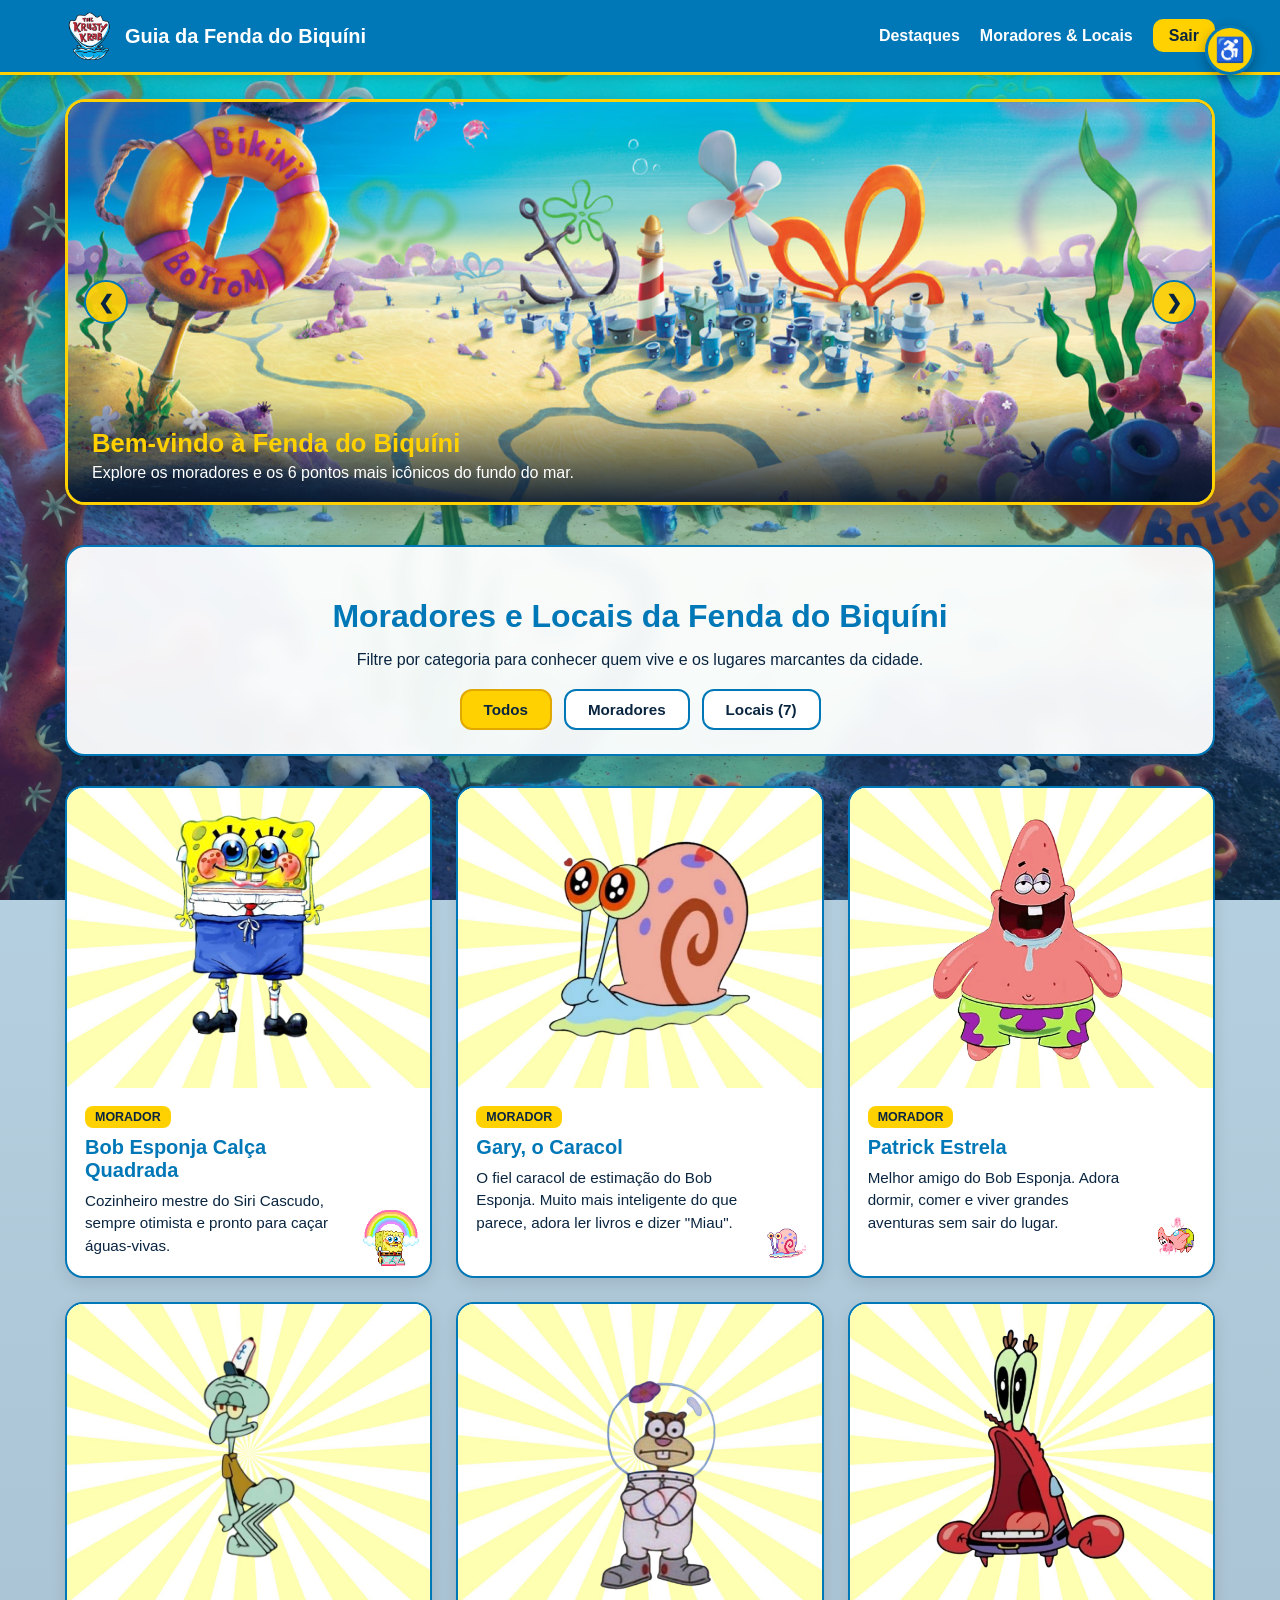
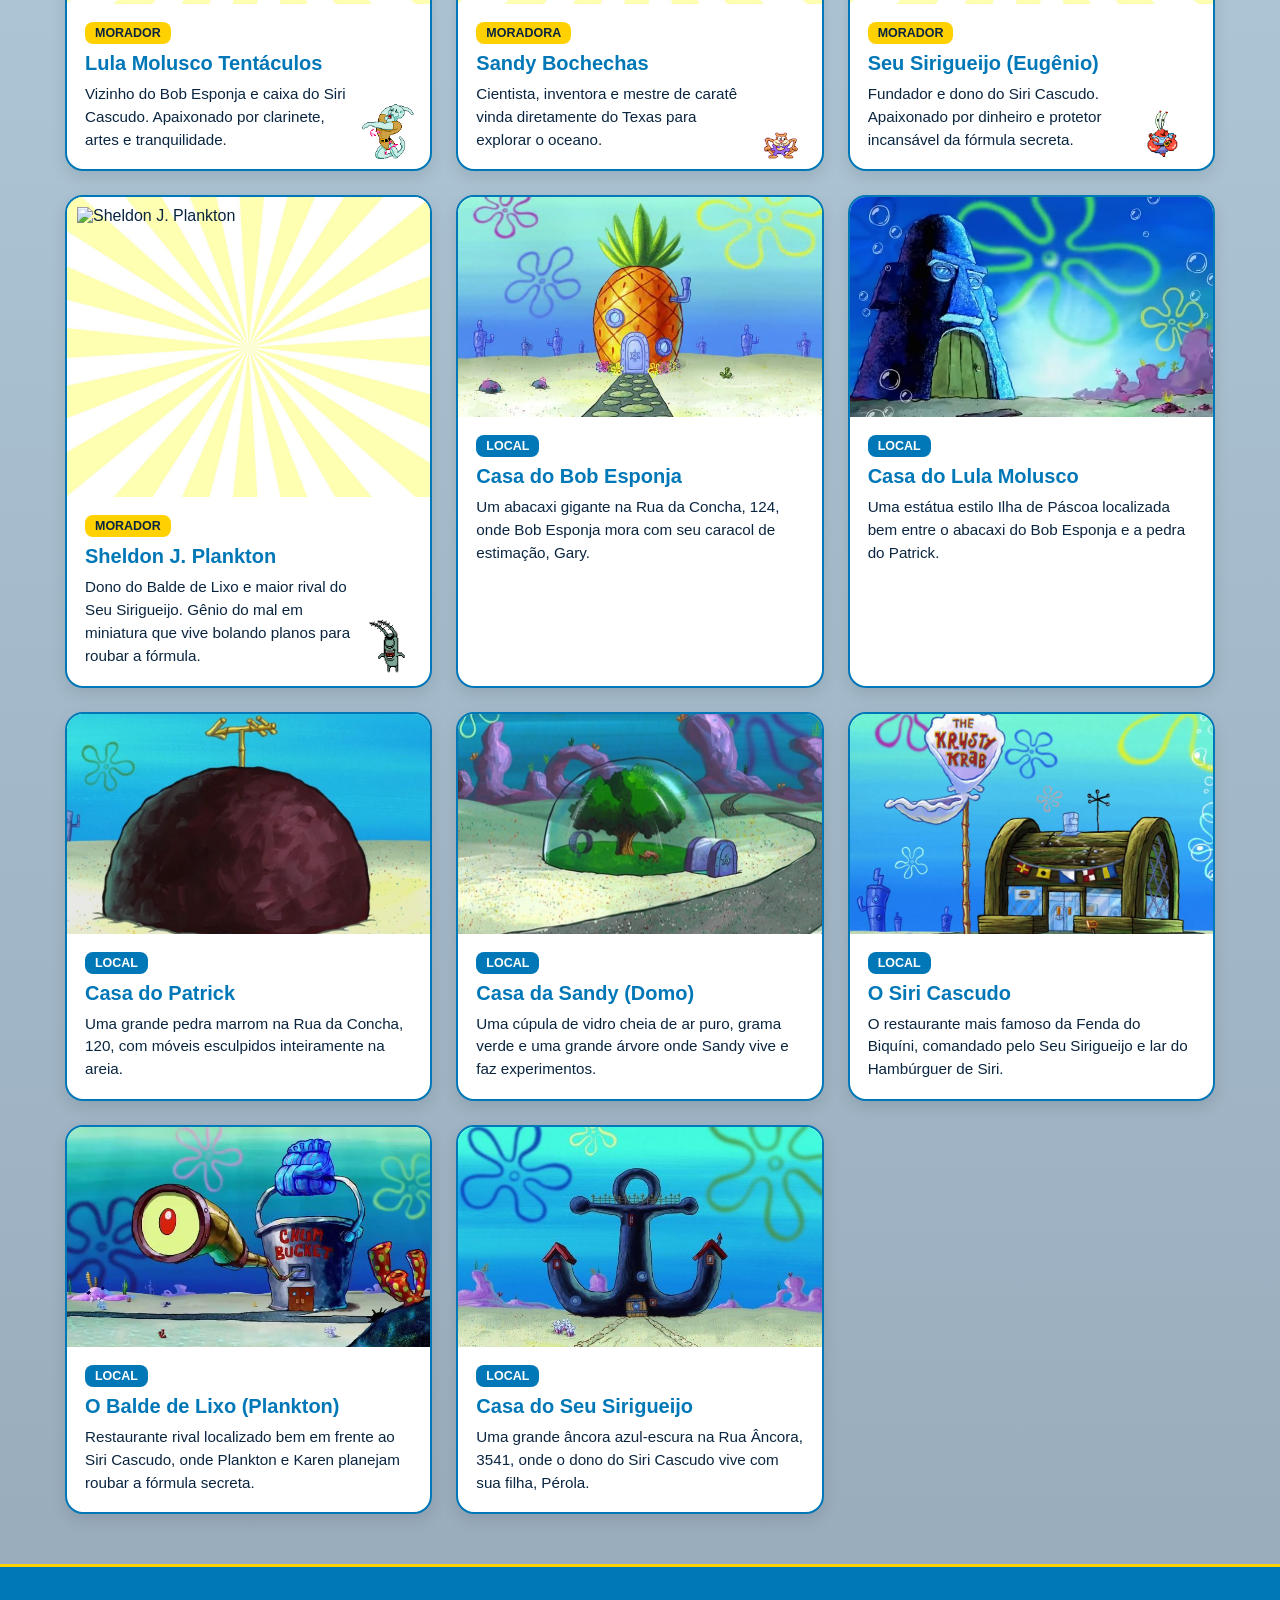
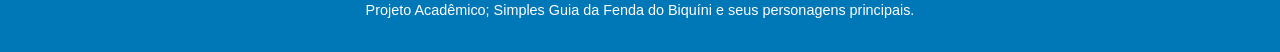
==== index.html @ 45ae05cf "Subindo o site!" ====
<!DOCTYPE html>
<html lang="pt-BR">
<head>
    <meta charset="UTF-8">
    <meta name="viewport" content="width=device-width, initial-scale=1.0">
    <title>Fenda do Biquíni</title>
    <link rel="stylesheet" href="css/style.css">
</head>
<body>
<!-- 1. Cabeçalho de Navegação -->
  <header class="main-header">
    <div class="header-content">
      <a href="#inicio" class="brand">
        <img src="img/logo-siricascudo.webp" alt="Logo Siri Cascudo" class="header-logo">
        <span>Guia da Fenda do Biquíni</span>
      </a>

      <nav aria-label="Navegação principal">
        <ul class="nav-links">
          <li><a href="#carrossel">Destaques</a></li>
          <li><a href="#guia">Moradores & Locais</a></li>
          <li><a href="login.html" class="btn-sair">Sair</a></li>
        </ul>
      </nav>
    </div>
  </header>

  <main id="inicio">
    <!-- 2. Carrossel de Imagens -->
    <section id="carrossel" class="carousel-section" aria-label="Destaques da Fenda do Biquíni">
      <div class="carousel-container">
        <div class="carousel-slide active">
          <img src="img/SLIDE1.jpg" alt="Vista panorâmica da cidade submarina da Fenda do Biquíni">
          <div class="carousel-caption">
            <h2>Bem-vindo à Fenda do Biquíni</h2>
            <p>Explore os moradores e os 6 pontos mais icônicos do fundo do mar.</p>
          </div>
        </div>

        <div class="carousel-slide">
          <img src="img/SLIDE2.jpg" alt="Fachada do restaurante O Siri Cascudo">
          <div class="carousel-caption">
            <h2>O Siri Cascudo</h2>
            <p>A casa oficial do famoso Hambúrguer de Siri.</p>
          </div>
        </div>

        <div class="carousel-slide">
          <img src="img/SLIDE3.jpg" alt="Rua da Concha com as casas do Patrick, Lula Molusco e Bob Esponja">
          <div class="carousel-caption">
            <h2>Vizinhança da Rua da Concha</h2>
            <p>Conheça as famosas casas do Patrick, do Lula Molusco e do Bob Esponja.</p>
          </div>
        </div>

        <div class="carousel-slide">
          <img src="img/SLIDE4.jpg" alt="Campos de algas e águas-vivas">
          <div class="carousel-caption">
            <h2>Campos de algas e águas-vivas</h2>
            <p>Os belos campos de algas e águas-vivas da Fenda do Biquíni.</p>
          </div>
        </div>

        <button class="carousel-btn prev" id="prev-slide" aria-label="Slide anterior">&#10094;</button>
        <button class="carousel-btn next" id="next-slide" aria-label="Próximo slide">&#10095;</button>
      </div>
    </section>

    <!-- 3. Guia de Moradores e Locais -->
    <section id="guia" class="guide-section">
      <div class="guide-header">
        <h2>Moradores e Locais da Fenda do Biquíni</h2>
        <p>Filtre por categoria para conhecer quem vive e os lugares marcantes da cidade.</p>

        <div class="filter-buttons" role="group" aria-label="Filtrar guia por categoria">
          <button type="button" class="filter-btn active" data-filter="todos">Todos</button>
          <button type="button" class="filter-btn" data-filter="personagem">Moradores</button>
          <button type="button" class="filter-btn" data-filter="local">Locais (7)</button>
        </div>
      </div>

      <div class="cards-grid">
        <!-- ================= MORADORES ================= -->
        <article class="guide-card" data-category="personagem">
          <img src="img/BOBESPONJA.png" alt="Bob Esponja Calça Quadrada">
          <div class="card-body">
            <span class="badge badge-personagem">Morador</span>
            <h3>Bob Esponja Calça Quadrada</h3>
            <p>Cozinheiro mestre do Siri Cascudo, sempre otimista e pronto para caçar águas-vivas.</p>
            <img src="img/gif1.gif" alt="" class="card-corner-gif">
          </div>
        </article>
        <!-- Card Morador: Gary, o Caracol -->
<article class="guide-card" data-category="personagem">
  <img src="img/GARY.png" alt="Gary, o caracol de estimação do Bob Esponja">
  <div class="card-body">
    <span class="badge badge-personagem">Morador</span>
    <h3>Gary, o Caracol</h3>
    <p>O fiel caracol de estimação do Bob Esponja. Muito mais inteligente do que parece, adora ler livros e dizer "Miau".</p>
    <img src="img/gary.gif" alt="" class="card-corner-gif">
  </div>
</article>

        <article class="guide-card" data-category="personagem">
          <img src="img/PATRICK.png" alt="Patrick Estrela">
          <div class="card-body">
            <span class="badge badge-personagem">Morador</span>
            <h3>Patrick Estrela</h3>
            <p>Melhor amigo do Bob Esponja. Adora dormir, comer e viver grandes aventuras sem sair do lugar.</p>
            <img src="img/gif4.gif" alt="" class="card-corner-gif">
          </div>
        </article>

        <article class="guide-card" data-category="personagem">
          <img src="img/LULAMOLUSCO.png" alt="Lula Molusco Tentáculos">
          <div class="card-body">
            <span class="badge badge-personagem">Morador</span>
            <h3>Lula Molusco Tentáculos</h3>
            <p>Vizinho do Bob Esponja e caixa do Siri Cascudo. Apaixonado por clarinete, artes e tranquilidade.</p>
            <img src="img/gif3.gif" alt="" class="card-corner-gif">
          </div>
        </article>

        <article class="guide-card" data-category="personagem">
          <img src="img/SANDY.png" alt="Sandy Bochechas">
          <div class="card-body">
            <span class="badge badge-personagem">Moradora</span>
            <h3>Sandy Bochechas</h3>
            <p>Cientista, inventora e mestre de caratê vinda diretamente do Texas para explorar o oceano.</p>
            <img src="img/sandy.gif" alt="" class="card-corner-gif">
          </div>
        </article>

        <!-- Card Morador 5: Seu Sirigueijo -->
        <article class="guide-card" data-category="personagem">
          <img src="img/SIRIGUEIJO.png" alt="Seu Sirigueijo">
          <div class="card-body">
            <span class="badge badge-personagem">Morador</span>
            <h3>Seu Sirigueijo (Eugênio)</h3>
            <p>Fundador e dono do Siri Cascudo. Apaixonado por dinheiro e protetor incansável da fórmula secreta.</p>
            <img src="img/sirigueijo.gif" alt="" class="card-corner-gif">
          </div>
        </article>

        <!-- Card Morador 6: Plankton -->
        <article class="guide-card" data-category="personagem">
          <img src="img/plankton.png" alt="Sheldon J. Plankton">
          <div class="card-body">
            <span class="badge badge-personagem">Morador</span>
            <h3>Sheldon J. Plankton</h3>
            <p>Dono do Balde de Lixo e maior rival do Seu Sirigueijo. Gênio do mal em miniatura que vive bolando planos para roubar a fórmula.</p>
            <img src="img/plankton.gif" alt="" class="card-corner-gif">
          </div>
        </article>

        

        <!-- ================= OS 6 LOCAIS ================= -->
        <!-- Local 1: Casa do Bob Esponja -->
        <article class="guide-card" data-category="local">
          <img src="img/CASABOB.jpg" alt="Casa em formato de abacaxi do Bob Esponja">
          <div class="card-body">
            <span class="badge badge-local">Local</span>
            <h3>Casa do Bob Esponja</h3>
            <p>Um abacaxi gigante na Rua da Concha, 124, onde Bob Esponja mora com seu caracol de estimação, Gary.</p>
          </div>
        </article>

        <!-- Local 2: Casa do Lula Molusco -->
        <article class="guide-card" data-category="local">
          <img src="img/CASALULA.jpg" alt="Casa em formato de estátua Moai do Lula Molusco">
          <div class="card-body">
            <span class="badge badge-local">Local</span>
            <h3>Casa do Lula Molusco</h3>
            <p>Uma estátua estilo Ilha de Páscoa localizada bem entre o abacaxi do Bob Esponja e a pedra do Patrick.</p>
          </div>
        </article>

        <!-- Local 3: Casa do Patrick -->
        <article class="guide-card" data-category="local">
          <img src="img/CASAPATRICK.jpg" alt="Pedra marrom onde mora o Patrick Estrela">
          <div class="card-body">
            <span class="badge badge-local">Local</span>
            <h3>Casa do Patrick</h3>
            <p>Uma grande pedra marrom na Rua da Concha, 120, com móveis esculpidos inteiramente na areia.</p>
          </div>
        </article>

        <!-- Local 4: Casa da Sandy -->
        <article class="guide-card" data-category="local">
          <img src="img/CASASANDY.jpg" alt="Domo de vidro subaquático da Sandy Bochechas">
          <div class="card-body">
            <span class="badge badge-local">Local</span>
            <h3>Casa da Sandy (Domo)</h3>
            <p>Uma cúpula de vidro cheia de ar puro, grama verde e uma grande árvore onde Sandy vive e faz experimentos.</p>
          </div>
        </article>

        <!-- Local 5: O Siri Cascudo -->
        <article class="guide-card" data-category="local">
          <img src="img/SIRICASCUDO.jpg" alt="Restaurante O Siri Cascudo">
          <div class="card-body">
            <span class="badge badge-local">Local</span>
            <h3>O Siri Cascudo</h3>
            <p>O restaurante mais famoso da Fenda do Biquíni, comandado pelo Seu Sirigueijo e lar do Hambúrguer de Siri.</p>
          </div>
        </article>

        <!-- Local 6: O Balde de Lixo (Plankton) -->
        <article class="guide-card" data-category="local">
          <img src="img/CASAPLANKTON.jpg" alt="Restaurante O Balde de Lixo do Plankton">
          <div class="card-body">
            <span class="badge badge-local">Local</span>
            <h3>O Balde de Lixo (Plankton)</h3>
            <p>Restaurante rival localizado bem em frente ao Siri Cascudo, onde Plankton e Karen planejam roubar a fórmula secreta.</p>
          </div>
        </article>

          <!-- Local 7: Casa do Seu Sirigueijo -->
<article class="guide-card" data-category="local">
  <img src="img/CASASIRI.jpg" alt="Casa em formato de âncora enferrujada do Seu Sirigueijo">
  <div class="card-body">
    <span class="badge badge-local">Local</span>
    <h3>Casa do Seu Sirigueijo</h3>
    <p>Uma grande âncora azul-escura na Rua Âncora, 3541, onde o dono do Siri Cascudo vive com sua filha, Pérola.</p>
  </div>
</article>
      </div>
    </section>
  </main>

  <!-- 4. Rodapé -->
  <footer class="main-footer">
    <p>Projeto Acadêmico; Simples Guia da Fenda do Biquíni e seus personagens principais.</p>
  </footer>

  <!-- Widget Flutuante de Acessibilidade -->
  <div class="acessibilidade-wrapper">
    <button id="btn-acessibilidade" class="btn-acess-toggle" aria-label="Abrir opções de acessibilidade" title="Acessibilidade">
      ♿
    </button>

    <aside id="painel-acessibilidade" class="acess-panel hidden" aria-label="Menu de Acessibilidade">
      <h3>Acessibilidade</h3>
      <button type="button" id="toggle-theme">🌓 Modo Escuro / Claro</button>
      <div class="font-controls">
        <button type="button" id="font-decrease" aria-label="Diminuir fonte">A-</button>
        <button type="button" id="font-reset" aria-label="Fonte padrão">A</button>
        <button type="button" id="font-increase" aria-label="Aumentar fonte">A+</button>
      </div>
      <button type="button" id="btn-read-aloud">🔊 Ler texto da página</button>
    </aside>
  </div>

  <script src="js/script.js"></script>
</body>
</html>
---- css/style.css ----
:root {
  --bg-color: #F0F8FF;
  --card-bg: #FFFFFF;
  --text-color: #0A2540;
  --primary-color: #0077B6;
  --accent-color: #FFD100;
  --font-size-base: 16px;
}

body.dark-mode {
  --bg-color: #0B132B;
  --card-bg: #1C2541;
  --text-color: #F8F9FA;
  --primary-color: #0096C7;
  --accent-color: #FFD60A;
}

html {
  font-size: var(--font-size-base);
  scroll-behavior: smooth;
}

body {
  background-color: var(--bg-color);
  color: var(--text-color);
  font-family: Arial, sans-serif;
  margin: 0;
  transition: background-color 0.3s, color 0.3s;

  /* Mesmo fundo da tela de login */
  background: linear-gradient(rgba(0, 119, 182, 0.25), rgba(10, 55, 95, 0.42)),
              url('../img/fundo.jpg') center/cover no-repeat fixed;
}

/* Fundo da Fenda do Biquíni no Login */
.login-container {
  min-height: 100vh;
  box-sizing: border-box; /* Faz o padding contar dentro dos 100vh, eliminando a barra de rolagem */
  display: flex;
  justify-content: center;
  align-items: center;
  padding: 20px;
  background: linear-gradient(rgba(0, 119, 182, 0.25), rgba(10, 55, 95, 0.42)),
              url('../img/fundo.jpg') center/cover no-repeat;

  
}

.login-card {
  background-color: rgba(240, 248, 255, 0.94); /* Levemente translúcido */
  backdrop-filter: blur(8px);
  padding: 2.2rem;
  border-radius: 20px;
  border: 4px solid var(--primary-color);
  box-shadow: 0 12px 32px rgba(0, 0, 0, 0.35);
  width: 100%;
  max-width: 420px;
  text-align: center;
  .login-card {
  position: relative; /* <-- ADICIONE SÓ ESSA LINHA AQUI DENTRO */
  background-color: rgba(240, 248, 255, 0.94);
  backdrop-filter: blur(8px);
  padding: 2.2rem;
  border-radius: 20px;
  border: 4px solid var(--primary-color);
  box-shadow: 0 12px 32px rgba(0, 0, 0, 0.35);
  width: 100%;
  max-width: 420px;
  text-align: center;
}

/* <-- COLE ESSE BLOCO NOVO LOGO ABAIXO --> */
.card-corner-gif {
  position: absolute;
  bottom: -8px;
  right: -8px;
  width: 110px;
  height: auto;
  pointer-events: none;
}
}

.login-avatar {
  width: 90px;
  height: 90px;
  object-fit: contain;
  margin-top: -65px; /* Faz o personagem "sair" para fora do topo do card */
  margin-bottom: 10px;
  filter: drop-shadow(0 4px 6px rgba(0,0,0,0.2));
}

/* --- Tela de Carregamento com GIF --- */
/* --- Tela de Carregamento com GIF --- */
.loading-overlay {
  position: fixed;
  inset: 0;
  /* Troque 'fundo-carregamento.jpg' pelo nome e extensão exatos da sua imagem na pasta img/ */
  background-image: linear-gradient(rgba(5, 25, 55, 0.55), rgba(5, 25, 55, 0.70)),
                    url('../img/fundo.jpg');
  background-size: cover;
  background-position: center;
  background-repeat: no-repeat;
  display: flex;
  justify-content: center;
  align-items: center;
  z-index: 999;
  color: #FFFFFF;
}

.loading-overlay.hidden {
  display: none;
}

.loading-box {
  width: 90%;
  max-width: 500px;
  text-align: center;
}

.race-track {
  position: relative;
  height: 70px;
  margin-bottom: 8px;
}

.runner-gif {
  position: absolute;
  bottom: -8px;
  left: 0%; /* O JavaScript vai mover isso de 0% até 85% */
  width: 95px;
  transition: left 0.1s linear;
}

.jellyfish-goal {
  position: absolute;
  right: 0;
  bottom: 10px;
  font-size: 2.2rem;
  animation: float 1s infinite alternate ease-in-out;
}

@keyframes float {
  from { transform: translateY(0); }
  to { transform: translateY(-10px); }
}

.progress-bar-bg {
  width: 100%;
  height: 22px;
  background-color: #0A2540;
  border-radius: 12px;
  overflow: hidden;
  border: 3px solid #FFD100;
}

.progress-bar-fill {
  height: 100%;
  width: 0%;
  background-color: #FFD100;
  transition: width 0.1s linear;
}

/* --- Estilização fofa e temática para os campos e botão do Login --- */
.input-group {
  text-align: left;
  margin-bottom: 1.1rem;
}

.input-group label {
  display: block;
  font-weight: bold;
  font-size: 0.95rem;
  color: var(--primary-color);
  margin-bottom: 0.4rem;
  padding-left: 4px;
}

.input-group input {
  width: 100%;
  padding: 12px 16px;
  background-color: #FFFFFF;
  color: #0A2540;
  border: 2.5px solid #90E0EF; /* Azul claro estilo bolha/água */
  border-radius: 14px; /* Cantos bem arredondados e fofos */
  font-size: 1rem;
  box-sizing: border-box;
  transition: all 0.25s ease;
}

.input-group input::placeholder {
  color: #8D99AE;
}

/* Efeito quando o usuário clica para digitar */
.input-group input:focus {
  outline: none;
  border-color: var(--primary-color);
  box-shadow: 0 0 0 4px rgba(0, 119, 182, 0.18);
  transform: translateY(-1px);
}

/* Botão principal em Amarelo Vibrante (Bob Esponja) */
.btn-primary {
  width: 100%;
  padding: 14px;
  margin-top: 0.5rem;
  background-color: #FFD100; /* Amarelo vibrante */
  color: #0A2540; /* Texto azul escuro para alto contraste WCAG */
  font-weight: 800;
  font-size: 1.05rem;
  border: 2.5px solid #E0A800;
  border-radius: 14px;
  cursor: pointer;
  box-shadow: 0 4px 0 #C99700; /* Efeito 3D estilo botão de desenho */
  transition: all 0.15s ease;
}

.btn-primary:hover {
  background-color: #FFE033;
  transform: translateY(-2px);
  box-shadow: 0 6px 0 #C99700;
}

/* Efeito de apertar o botão */
.btn-primary:active {
  transform: translateY(2px);
  box-shadow: 0 2px 0 #C99700;
}

/* Estilo do link "Entrar como turista" */
.link-voltar {
  display: inline-block;
  margin-top: 1.2rem;
  color: var(--primary-color);
  font-weight: bold;
  text-decoration: none;
  font-size: 0.9rem;
}

.link-voltar:hover {
  text-decoration: underline;
}

/* Ajustando o card de login para responder ao Modo Escuro */
body.dark-mode .login-card {
  background-color: rgba(28, 37, 65, 0.95);
  color: #F8F9FA;
}

/* --- Painel de Acessibilidade --- */
.acessibilidade-wrapper {
  position: fixed;
  right: 25px;
  top: 25px;
  z-index: 1010;
  display: flex;
  flex-direction: column;
  align-items: flex-end;
}

.btn-acess-toggle {
  width: 50px;
  height: 50px;
  border-radius: 50%;
  background-color: #FFD100;
  color: #FFFFFF;
  font-size: 1.5rem;
  border: 3px solid #0077B6;
  cursor: pointer;
  box-shadow: 0 4px 12px rgba(0, 0, 0, 0.3);
}

.acess-panel {
  margin-top: 10px;
  background-color: var(--card-bg);
  color: var(--text-color);
  padding: 15px;
  border-radius: 12px;
  border: 2px solid var(--primary-color);
  box-shadow: 0 8px 20px rgba(0, 0, 0, 0.25);
  display: flex;
  flex-direction: column;
  gap: 10px;
  width: 210px;
}

.acess-panel.hidden {
  display: none;
}

.acess-panel h3 {
  margin: 0 0 5px 0;
  font-size: 1rem;
  color: var(--primary-color);
}

.acess-panel button {
  padding: 8px;
  border: 1px solid var(--primary-color);
  background-color: var(--bg-color);
  color: var(--text-color);
  border-radius: 6px;
  cursor: pointer;
  font-weight: bold;
}

.acess-panel button:hover {
  background-color: var(--accent-color);
  color: #0A2540;
}

.font-controls {
  display: flex;
  gap: 5px;
}

.font-controls button {
  flex: 1;
}

/* Escurece o filtro do fundo da Fenda do Biquíni quando o Modo Escuro está ativo */
body.dark-mode .login-container {
  background: linear-gradient(rgba(5, 12, 30, 0.78), rgba(11, 19, 43, 0.88)),
              url('../img/fundo.jpg') center/cover no-repeat;
}


/* =========================================================
   ESTILOS DA PÁGINA PRINCIPAL (index.html)
   ========================================================= */

/* 1. Cabeçalho */
.main-header {
  background-color: var(--primary-color);
  color: #FFFFFF;
  padding: 12px 24px;
  position: sticky;
  top: 0;
  z-index: 100;
  box-shadow: 0 4px 12px rgba(0, 0, 0, 0.15);
  border-bottom: 3px solid var(--accent-color);
}

.header-content {
  max-width: 1150px;
  margin: 0 auto;
  display: flex;
  justify-content: space-between;
  align-items: center;
  flex-wrap: wrap;
  gap: 15px;
}

.brand {
  display: flex;
  align-items: center;
  gap: 12px;
  text-decoration: none;
  color: #FFFFFF;
  font-weight: 800;
  font-size: 1.25rem;
}

.header-logo {
  width: 48px;
  height: 48px;
  object-fit: contain;
}

.nav-links {
  list-style: none;
  display: flex;
  align-items: center;
  gap: 20px;
  margin: 0;
  padding: 0;
}

.nav-links a {
  color: #FFFFFF;
  text-decoration: none;
  font-weight: bold;
  font-size: 1rem;
  transition: color 0.2s;
}

.nav-links a:hover {
  color: var(--accent-color);
}

.btn-sair {
  background-color: #FFD100;
  color: #0A2540 !important;
  padding: 8px 16px;
  border-radius: 10px;
  font-weight: 800;
}

.btn-sair:hover {
  background-color: #FFE033;
}

/* 2. Carrossel de Imagens */
.carousel-section {
  max-width: 1150px;
  margin: 24px auto;
  padding: 0 20px;
}

.carousel-container {
  position: relative;
  border-radius: 20px;
  overflow: hidden;
  border: 3px solid var(--accent-color); /* Troca a borda azul para amarelo (#FFD100) */
  box-shadow: 0 10px 25px rgba(0, 0, 0, 0.2);
  background-color: #0A2540;
  height: 400px;
}

.carousel-slide {
  display: none;
  width: 100%;
  height: 100%;
  position: relative;
}

.carousel-slide.active {
  display: block;
}

.carousel-slide img {
  width: 100%;
  height: 100%;
  object-fit: cover;
  display: block;
}

.carousel-caption {
  position: absolute;
  bottom: 0;
  left: 0;
  right: 0;
  background: linear-gradient(transparent, rgba(5, 20, 45, 0.9));
  color: #FFFFFF;
  padding: 30px 24px 20px;
  text-align: left;
}

.carousel-caption h2 {
  margin: 0 0 6px;
  color: #FFD100;
  font-size: 1.6rem;
}

.carousel-caption p {
  margin: 0;
  font-size: 1rem;
}

.carousel-btn {
  position: absolute;
  top: 50%;
  transform: translateY(-50%);
  background-color: rgba(255, 209, 0, 0.9);
  color: #0A2540;
  border: 2px solid #0077B6;
  width: 44px;
  height: 44px;
  border-radius: 50%;
  font-size: 1.2rem;
  font-weight: bold;
  cursor: pointer;
  transition: transform 0.2s, background-color 0.2s;
}

.carousel-btn:hover {
  background-color: #FFE033;
  transform: translateY(-50%) scale(1.1);
}

.carousel-btn.prev { left: 16px; }
.carousel-btn.next { right: 16px; }

/* 3. Guia de Moradores e Locais */
.guide-section {
  max-width: 1150px;
  margin: 40px auto;
  padding: 0 20px;
}

.guide-header {
  text-align: center;
  margin-bottom: 30px;
  background-color: rgba(255, 255, 255, 0.94); /* Quadro branco levemente translúcido */
  backdrop-filter: blur(8px);
  padding: 24px 20px;
  border-radius: 20px;
  border: 2px solid var(--primary-color);
  box-shadow: 0 8px 20px rgba(0, 0, 0, 0.15);
}

/* Mantém o quadro escuro e legível quando o Modo Escuro estiver ativo */
body.dark-mode .guide-header {
  background-color: rgba(28, 37, 65, 0.95);
}

.guide-header h2 {
  color: var(--primary-color);
  font-size: 2rem;
  margin-bottom: 8px;
}

.filter-buttons {
  display: flex;
  justify-content: center;
  gap: 12px;
  margin-top: 20px;
  flex-wrap: wrap;
}

.filter-btn {
  padding: 10px 22px;
  border-radius: 12px;
  border: 2px solid var(--primary-color);
  background-color: var(--card-bg);
  color: var(--text-color);
  font-weight: bold;
  font-size: 0.95rem;
  cursor: pointer;
  transition: all 0.2s;
}

.filter-btn.active,
.filter-btn:hover {
  background-color: #FFD100;
  color: #0A2540;
  border-color: #E0A800;
}

/* Grade de Cards */
.cards-grid {
  display: grid;
  grid-template-columns: repeat(auto-fill, minmax(290px, 1fr));
  gap: 24px;
}

.guide-card {
  background-color: var(--card-bg);
  border: 2px solid var(--primary-color);
  border-radius: 18px;
  overflow: hidden;
  box-shadow: 0 6px 16px rgba(0, 0, 0, 0.1);
  transition: transform 0.25s ease, box-shadow 0.25s ease;
  display: flex;
  flex-direction: column; 
}

.guide-card:hover {
  transform: translateY(-6px);
  box-shadow: 0 12px 24px rgba(0, 0, 0, 0.18);
}

.guide-card > img {
  width: 100%;
  height: 300px;               /* Diminui a altura do espaço da foto (era 220px) */
  object-fit: contain;         /* Encaixa a imagem inteira sem dar zoom nem cortar as bordas */
  object-position: center;     /* Centraliza perfeitamente no meio (horizontal e vertical) */
  padding: 10px;               /* Dá um respiro em volta da foto para ela parecer menor e mais limpa */
  box-sizing: border-box;
  display: block;
  background-color: #CAF0F8;
}

.card-body {
  padding: 18px;
  flex: 1;
}

.badge {
  display: inline-block;
  padding: 4px 10px;
  border-radius: 8px;
  font-size: 0.78rem;
  font-weight: 800;
  text-transform: uppercase;
  margin-bottom: 8px;
}

.badge-personagem {
  background-color: #FFD100;
  color: #0A2540;
}

.badge-local {
  background-color: #0077B6;
  color: #FFFFFF;
}

.card-body h3 {
  margin: 0 0 8px;
  color: var(--primary-color);
  font-size: 1.25rem;
}

.card-body p {
  margin: 0;
  line-height: 1.5;
  font-size: 0.95rem;
}

/* 4. Rodapé */
.main-footer {
  background-color: var(--primary-color);
  color: #FFFFFF;
  text-align: center;
  padding: 20px;
  margin-top: 50px;
  border-top: 3px solid var(--accent-color);
  font-size: 0.9rem;
}

/* Fundo personalizado com imagem apenas para o quadro das fotos dos moradores */
.guide-card[data-category="personagem"] > img {
  background-image: url('../img/BRILHO.jpg'); /* Troque pelo nome e extensão exatos da sua imagem na pasta img/ */
  background-size: cover;
  background-position: center;
  background-repeat: no-repeat;
}

/* Posiciona o GIF de pixel art no canto inferior direito dos cards de moradores */
.guide-card[data-category="personagem"] .card-body {
  position: relative;
  padding-right: 75px; /* Reserva espaço à direita para o GIF não encostar no texto */
  min-height: 125px;   /* Garante altura mínima mesmo em textos mais curtos */
}

.guide-card[data-category="personagem"] .card-corner-gif {
  position: absolute;
  bottom: 10px;
  right: 10px;
  width: 58px;
  height: 58px;
  object-fit: contain;
  pointer-events: none;
}

body.dark-mode,
body.dark-theme {
  background: linear-gradient(rgba(5, 12, 30, 0.78), rgba(11, 19, 43, 0.88)),
              url('../img/fundo.jpg') center/cover no-repeat fixed;
}

/* Faz as fotos das moradias preencherem o quadro todo e ficarem 100% centralizadas */
.guide-card[data-category="local"] > img {
  height: 220px;                 /* Proporção ideal para fotos de paisagem/casas */
  padding: 0;                    /* Remove a borda azul-clara em volta da foto */
  object-fit: cover;             /* Preenche o topo do card de ponta a ponta sem distorcer */
  object-position: center center; /* Centraliza perfeitamente no meio da imagem */
}

/* Cursor personalizado em todo o site */
body {
  cursor: url('../img/CURSOR.png'), auto;
}

/* Cursor diferente ao passar em cima de botões e links clicáveis */
a, button, .filter-btn, .carousel-btn {
  cursor: url('../img/CLIQUE.png'), pointer;
}
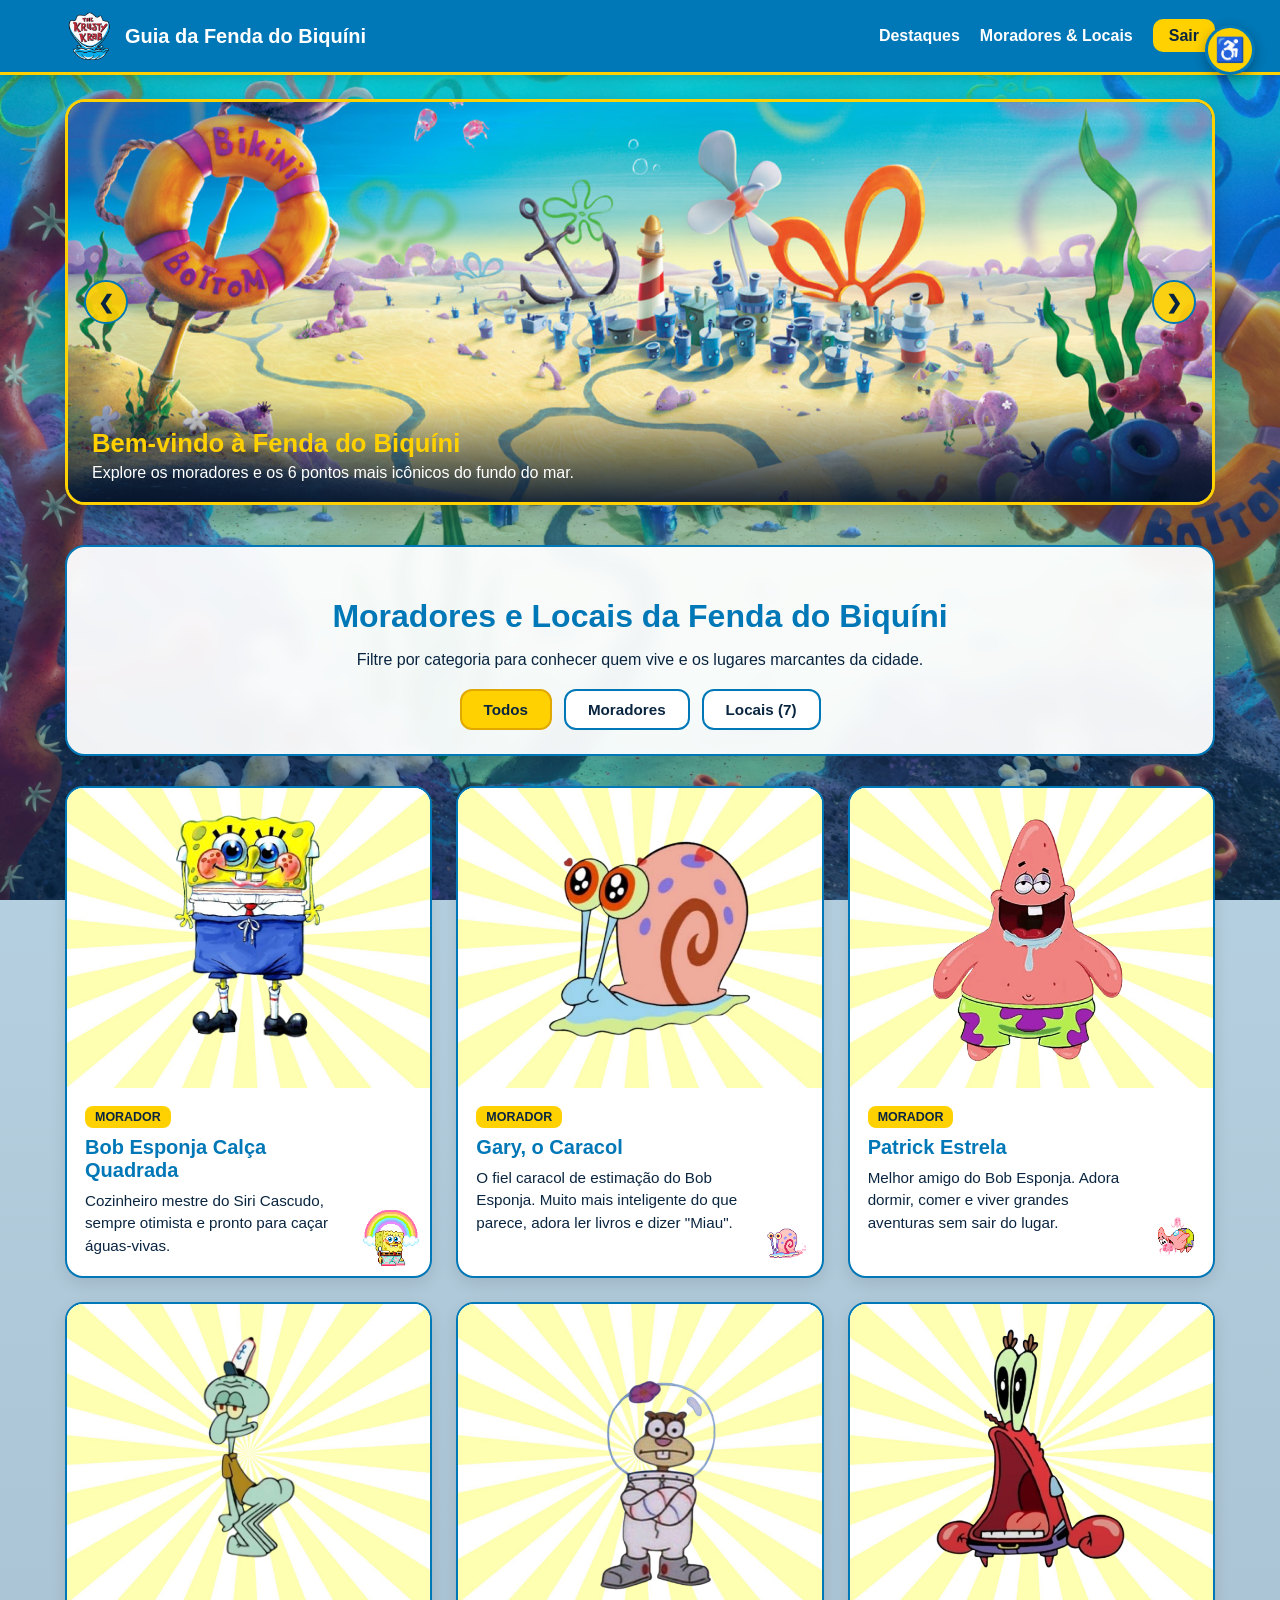
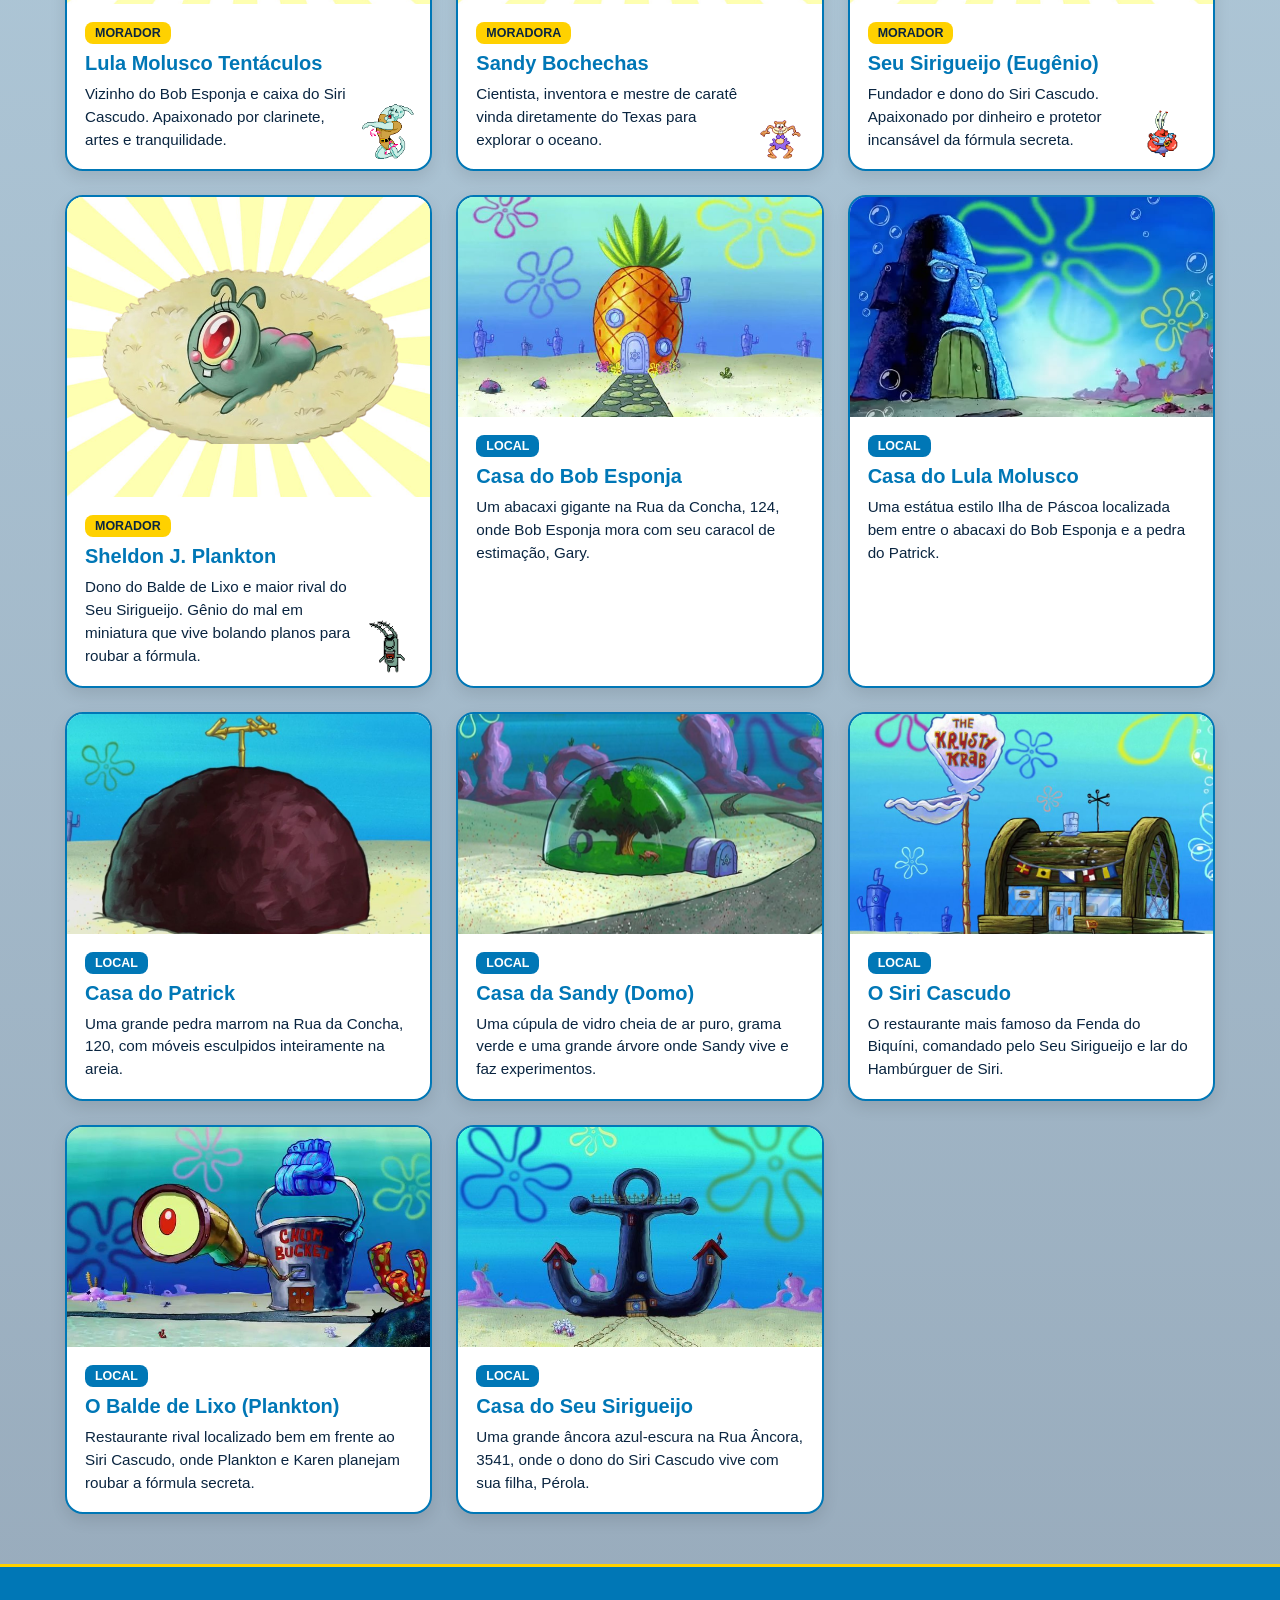
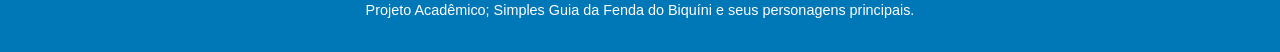
==== commit 47a35daa: "Fix HTML encoding issues in index.html" ====
--- a/index.html
+++ b/index.html
@@ -144,7 +144,7 @@
 
         <!-- Card Morador 6: Plankton -->
         <article class="guide-card" data-category="personagem">
-          <img src="img/plankton.png" alt="Sheldon J. Plankton">
+          <img src="img/PLANKTON.png" alt="Sheldon J. Plankton">
           <div class="card-body">
             <span class="badge badge-personagem">Morador</span>
             <h3>Sheldon J. Plankton</h3>
@@ -254,4 +254,4 @@
 
   <script src="js/script.js"></script>
 </body>
-</html>+</html>
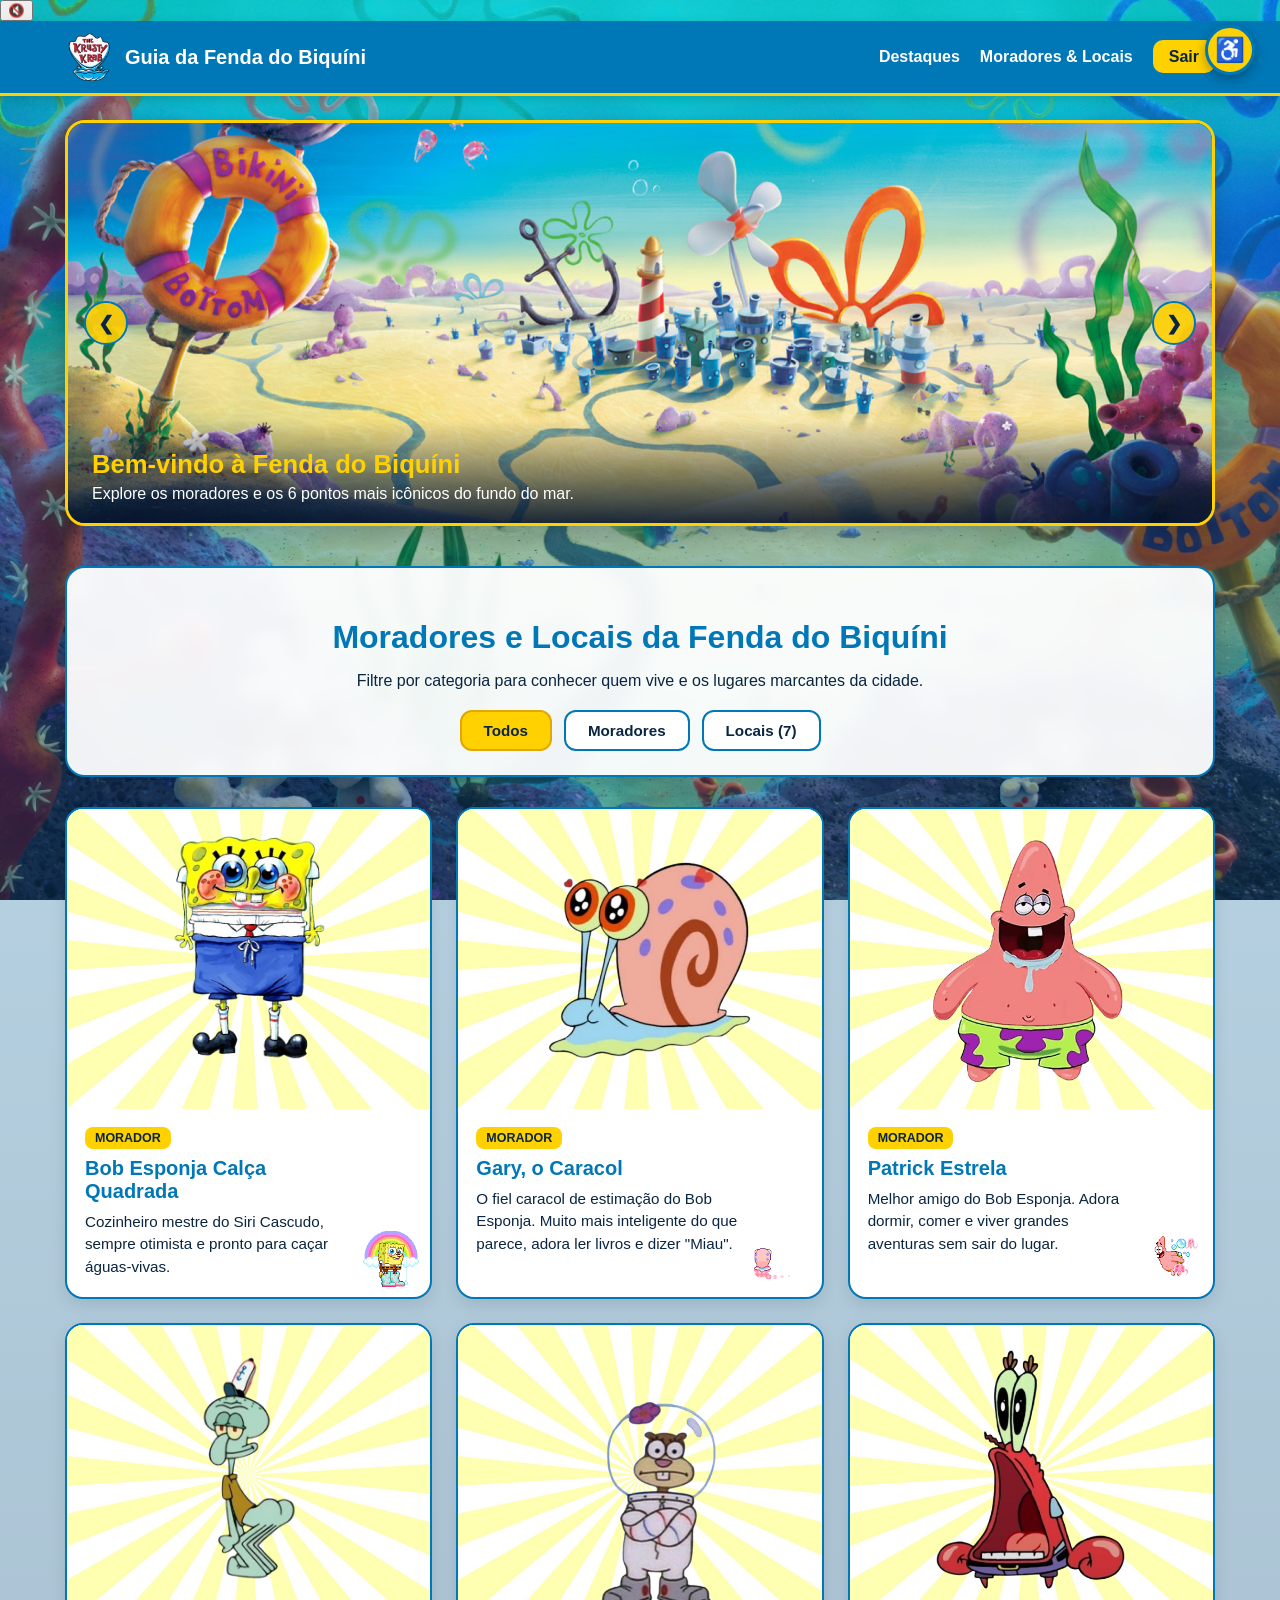
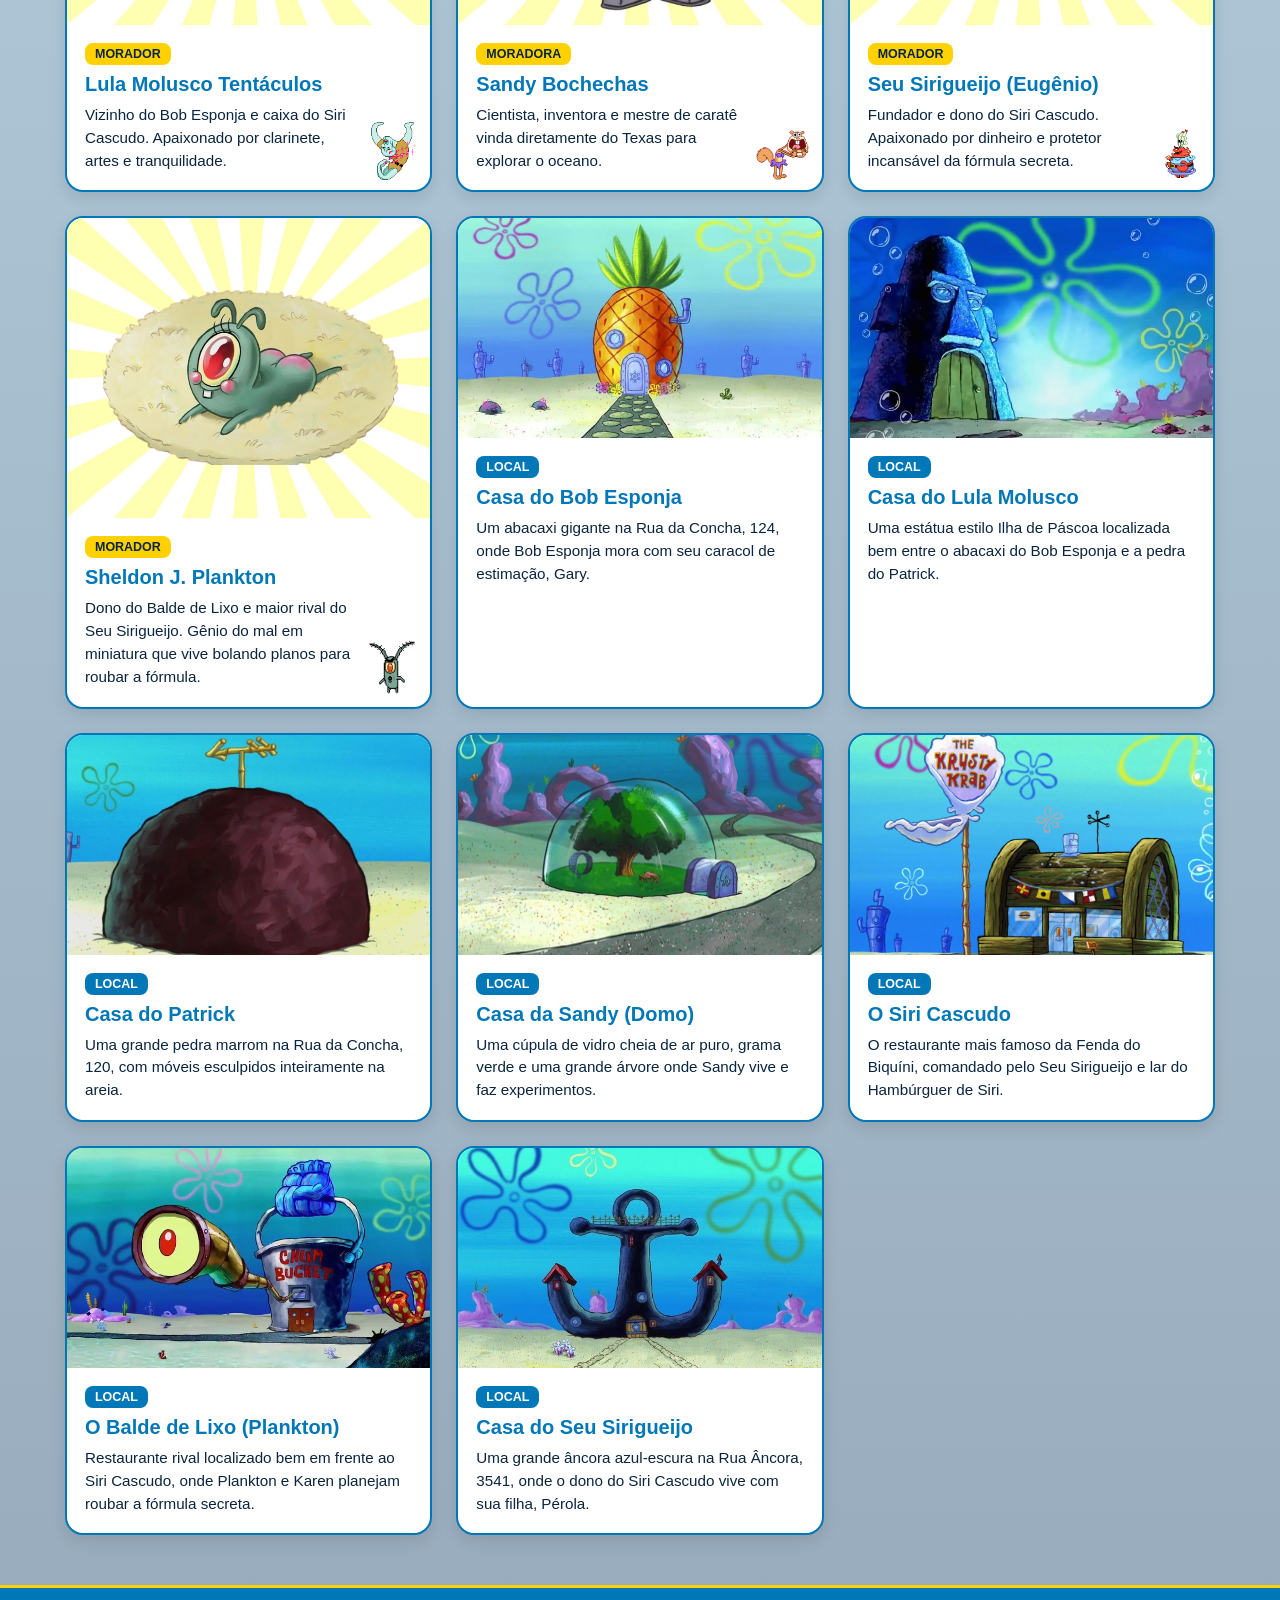
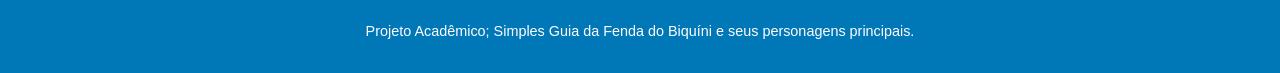
==== commit 6ab37266: "adicionar música" ====
--- a/index.html
+++ b/index.html
@@ -7,6 +7,12 @@
     <link rel="stylesheet" href="css/style.css">
 </head>
 <body>
+<!-- Áudio de fundo e Botão de Música -->
+<audio id="bg-music" src="audio/creditos.mp3" loop preload="auto"></audio>
+
+<button id="btn-music" class="btn-music-toggle" aria-label="Tocar ou pausar música de fundo" title="Música da Fenda do Biquíni">
+  🔇
+</button>
 <!-- 1. Cabeçalho de Navegação -->
   <header class="main-header">
     <div class="header-content">
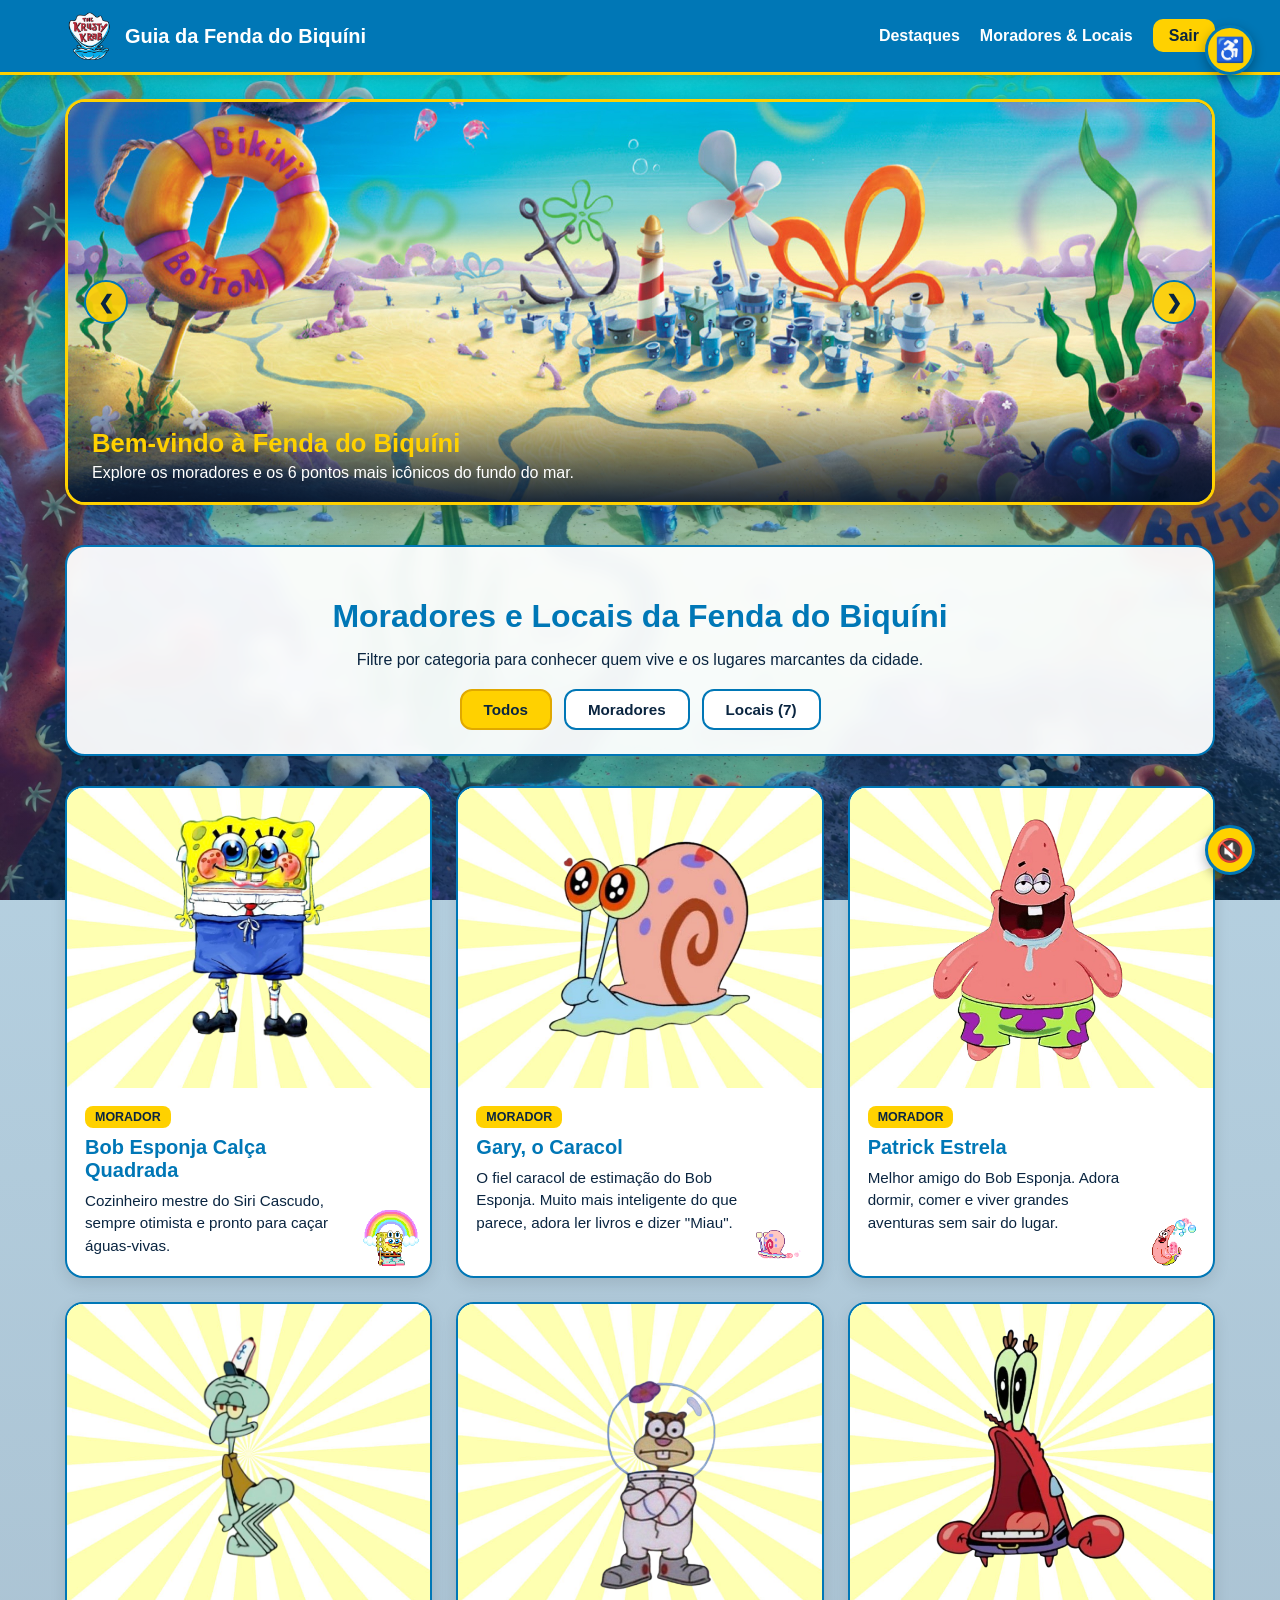
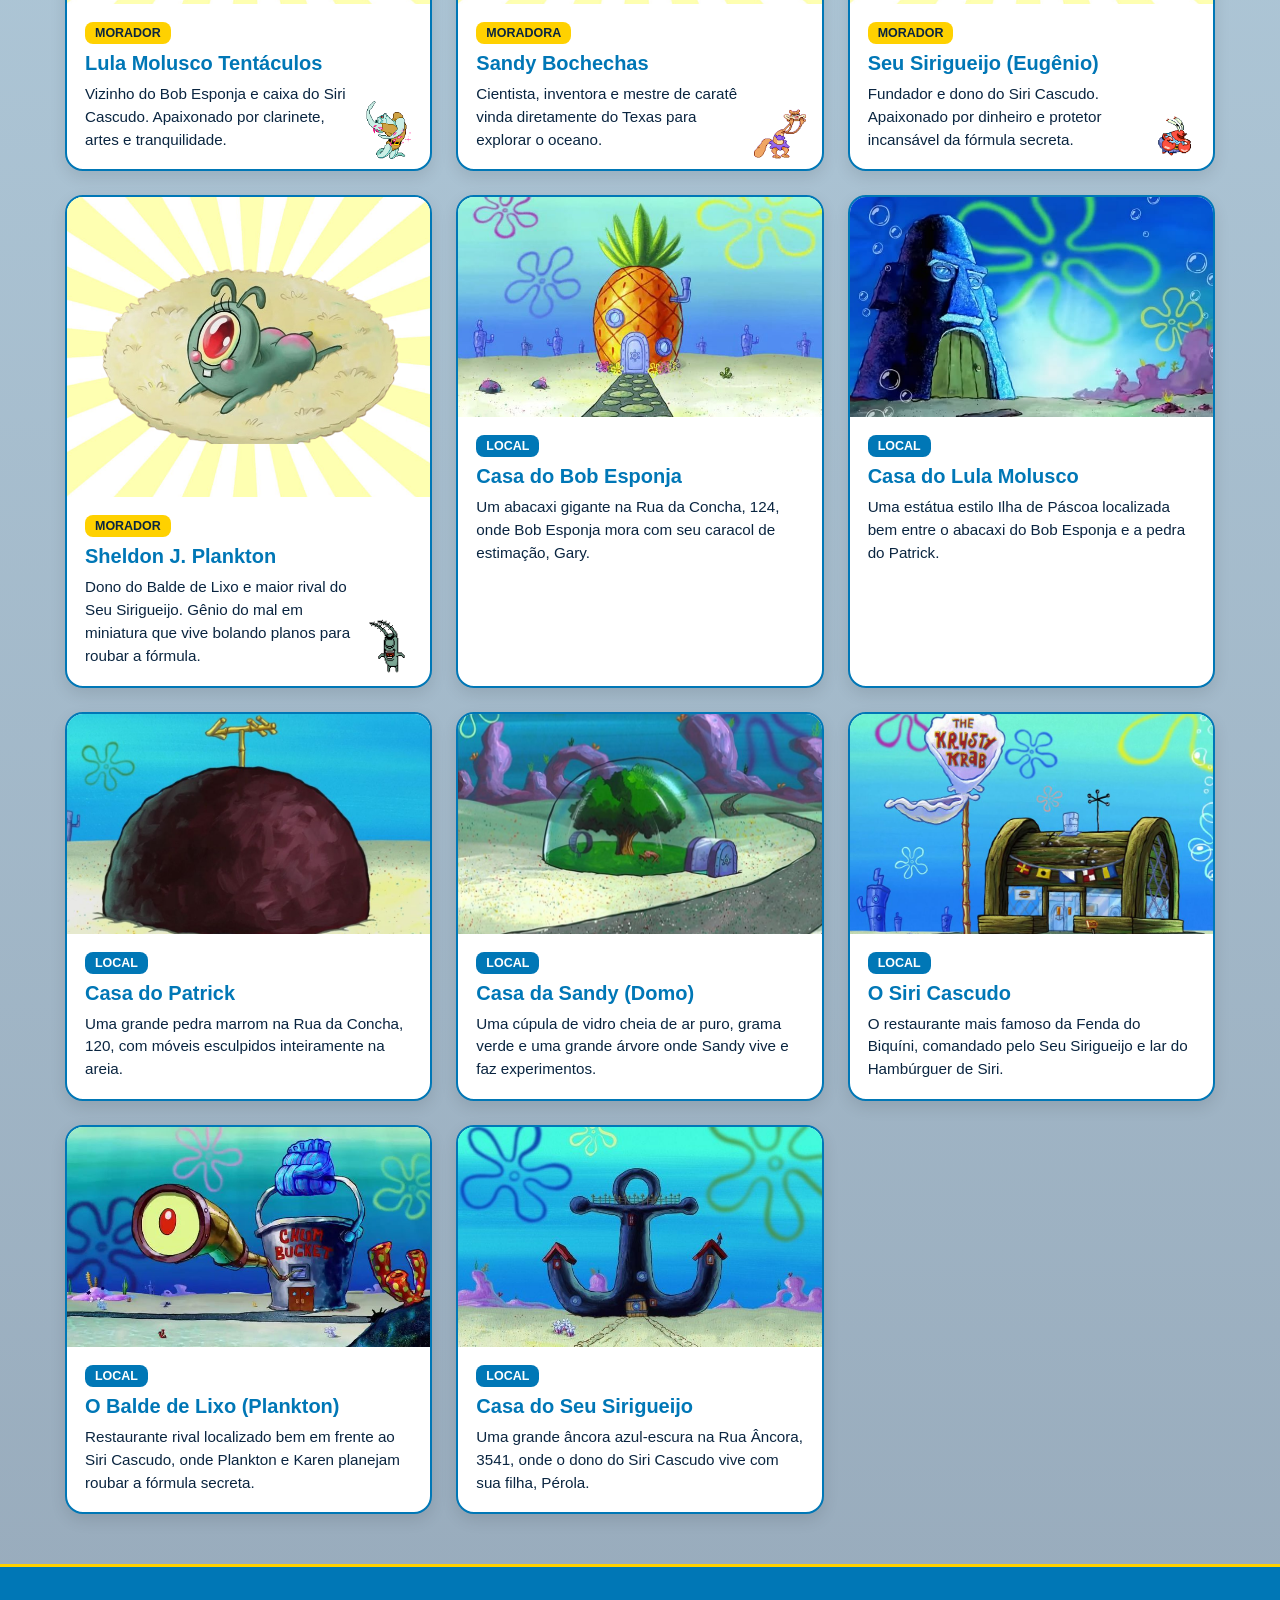
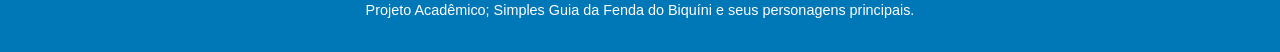
==== commit 7d1783df: "Update index.html" ====
--- a/index.html
+++ b/index.html
@@ -8,7 +8,7 @@
 </head>
 <body>
 <!-- Áudio de fundo e Botão de Música -->
-<audio id="bg-music" src="audio/creditos.mp3" loop preload="auto"></audio>
+<audio id="bg-music" src="img/MUSICA.MP3" loop preload="auto"></audio>
 
 <button id="btn-music" class="btn-music-toggle" aria-label="Tocar ou pausar música de fundo" title="Música da Fenda do Biquíni">
   🔇
--- a/css/style.css
+++ b/css/style.css
@@ -663,7 +663,30 @@
   cursor: url('../img/CURSOR.png'), auto;
 }
 
+/* Botão flutuante de música */
+.btn-music-toggle {
+  position: fixed;
+  right: 25px;
+  bottom: 25px;
+  z-index: 1010;
+  width: 50px;
+  height: 50px;
+  border-radius: 50%;
+  background-color: #FFD100;
+  color: #0A2540;
+  font-size: 1.4rem;
+  border: 3px solid #0077B6;
+  cursor: pointer;
+  box-shadow: 0 4px 12px rgba(0, 0, 0, 0.3);
+  transition: transform 0.2s, background-color 0.2s;
+}
+
+.btn-music-toggle:hover {
+  background-color: #FFE033;
+  transform: scale(1.08);
+}
+
 /* Cursor diferente ao passar em cima de botões e links clicáveis */
 a, button, .filter-btn, .carousel-btn {
   cursor: url('../img/CLIQUE.png'), pointer;
-}+}
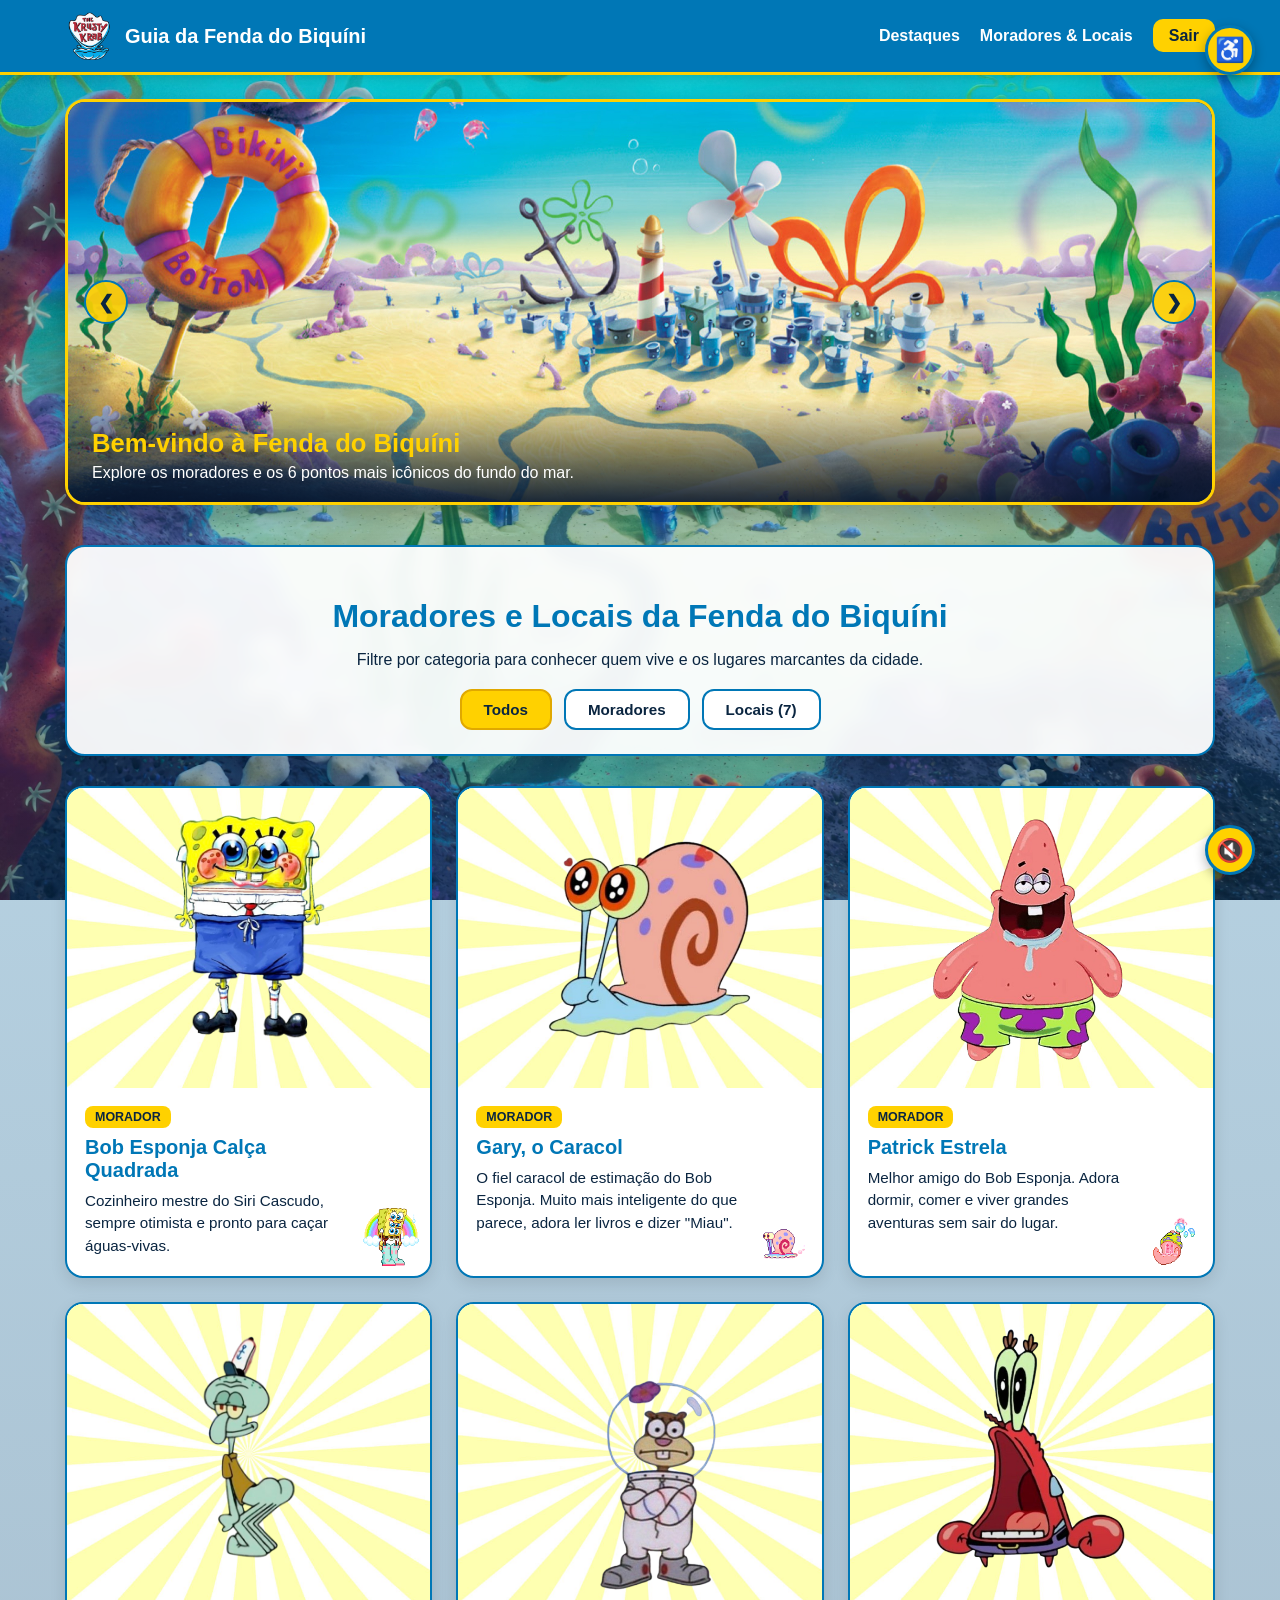
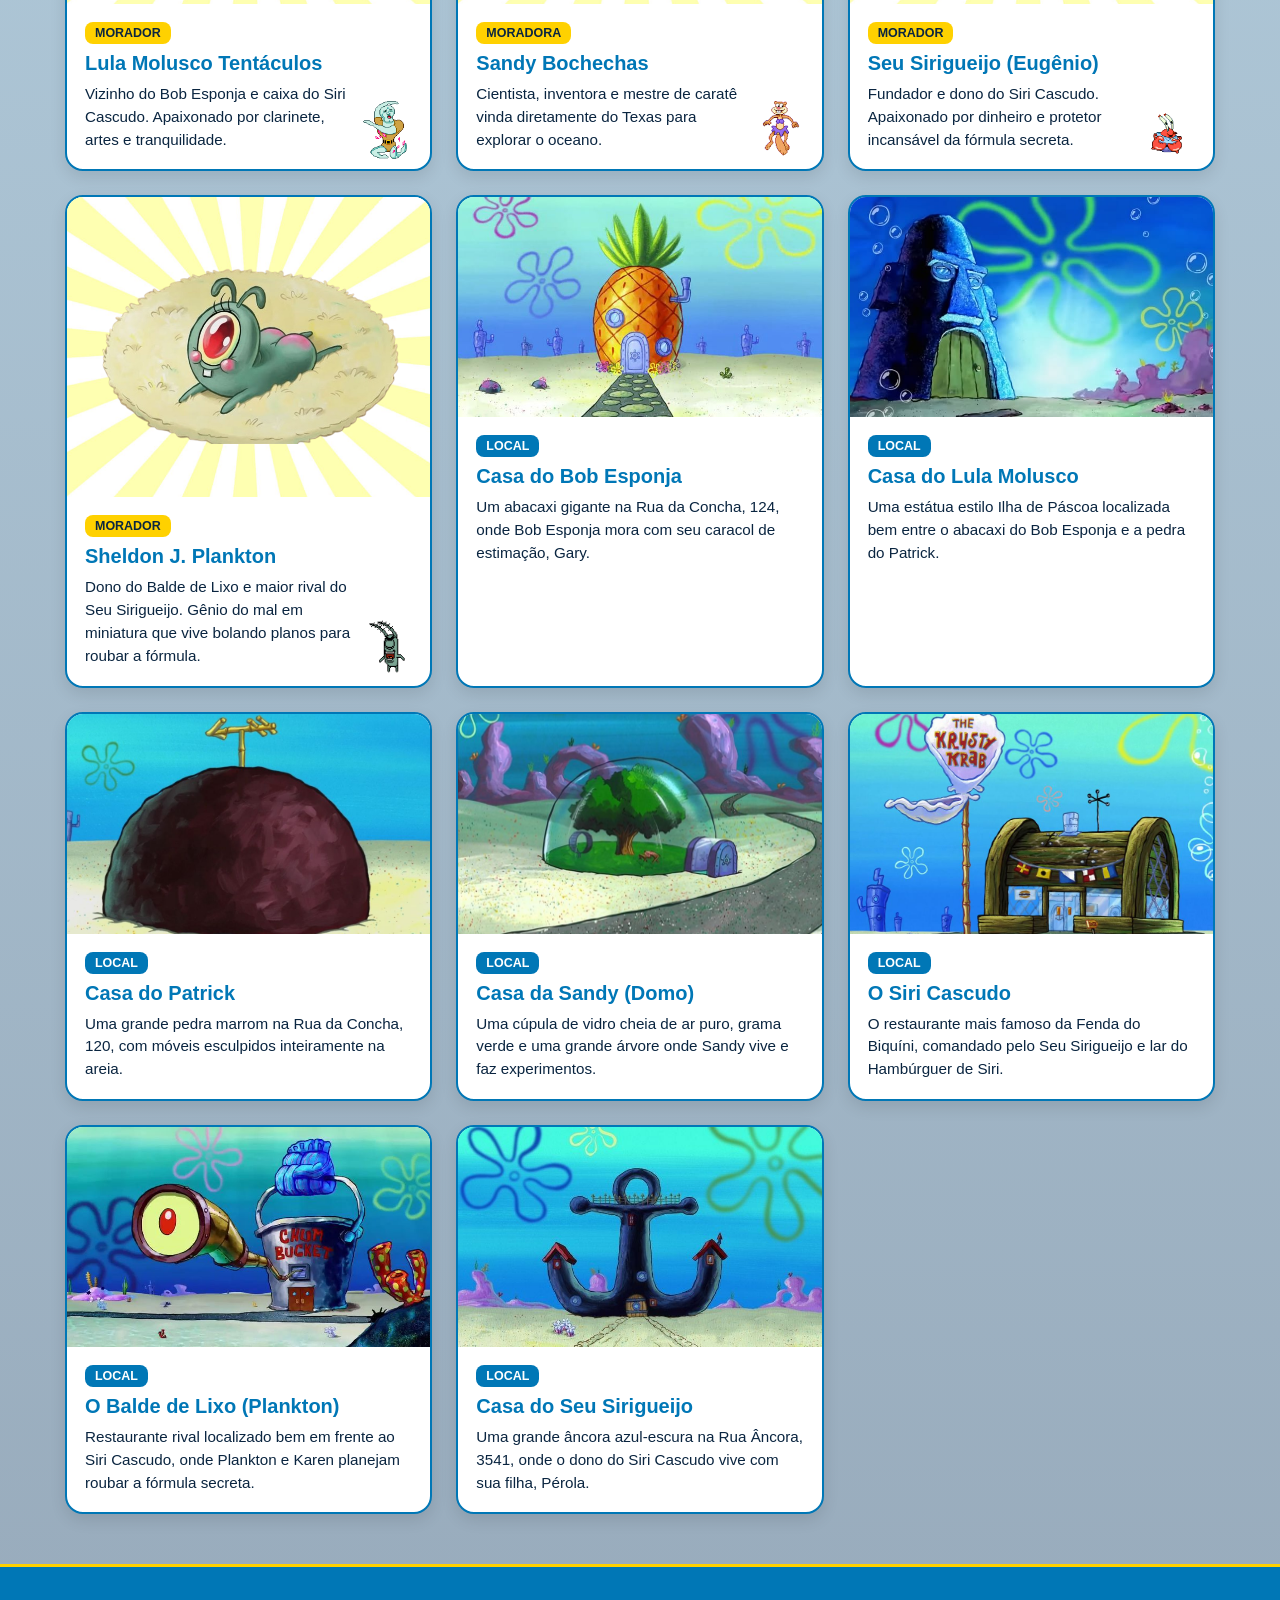
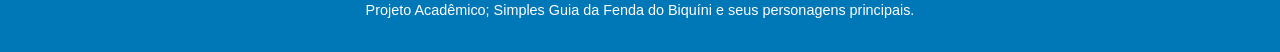
==== commit c41c62a7: "Update index.html" ====
--- a/index.html
+++ b/index.html
@@ -8,7 +8,10 @@
 </head>
 <body>
 <!-- Áudio de fundo e Botão de Música -->
-<audio id="bg-music" src="img/MUSICA.MP3" loop preload="auto"></audio>
+<audio id="bg-music" loop preload="auto">
+  <source src="img/MUSICA.mp3" type="audio/mpeg">
+  <source src="img/MUSICA.MP3" type="audio/mpeg">
+</audio>
 
 <button id="btn-music" class="btn-music-toggle" aria-label="Tocar ou pausar música de fundo" title="Música da Fenda do Biquíni">
   🔇
--- a/css/style.css
+++ b/css/style.css
@@ -661,6 +661,11 @@
 /* Cursor personalizado em todo o site */
 body {
   cursor: url('../img/CURSOR.png'), auto;
+}
+
+/* Cursor diferente ao passar em cima de botões e links clicáveis */
+a, button, .filter-btn, .carousel-btn {
+  cursor: url('../img/CLIQUE.png'), pointer;
 }
 
 /* Botão flutuante de música */
@@ -685,8 +690,3 @@
   background-color: #FFE033;
   transform: scale(1.08);
 }
-
-/* Cursor diferente ao passar em cima de botões e links clicáveis */
-a, button, .filter-btn, .carousel-btn {
-  cursor: url('../img/CLIQUE.png'), pointer;
-}
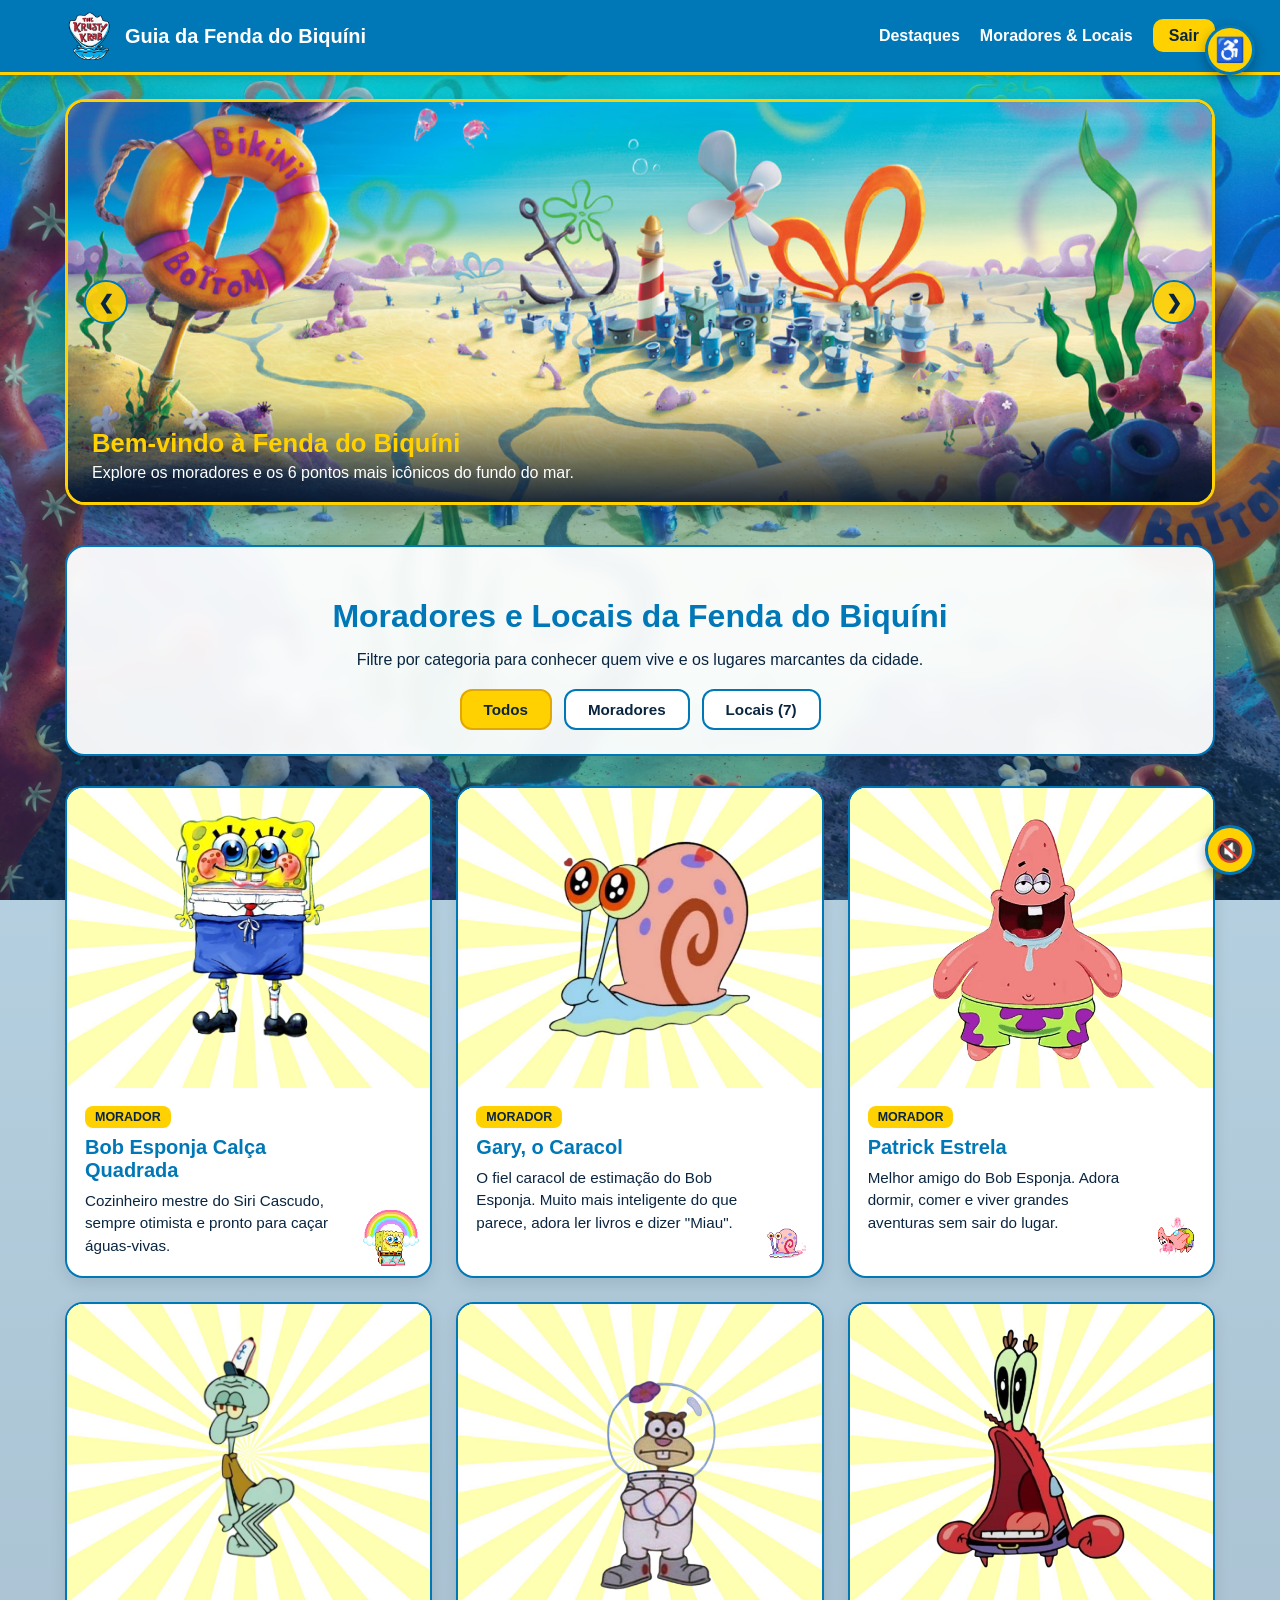
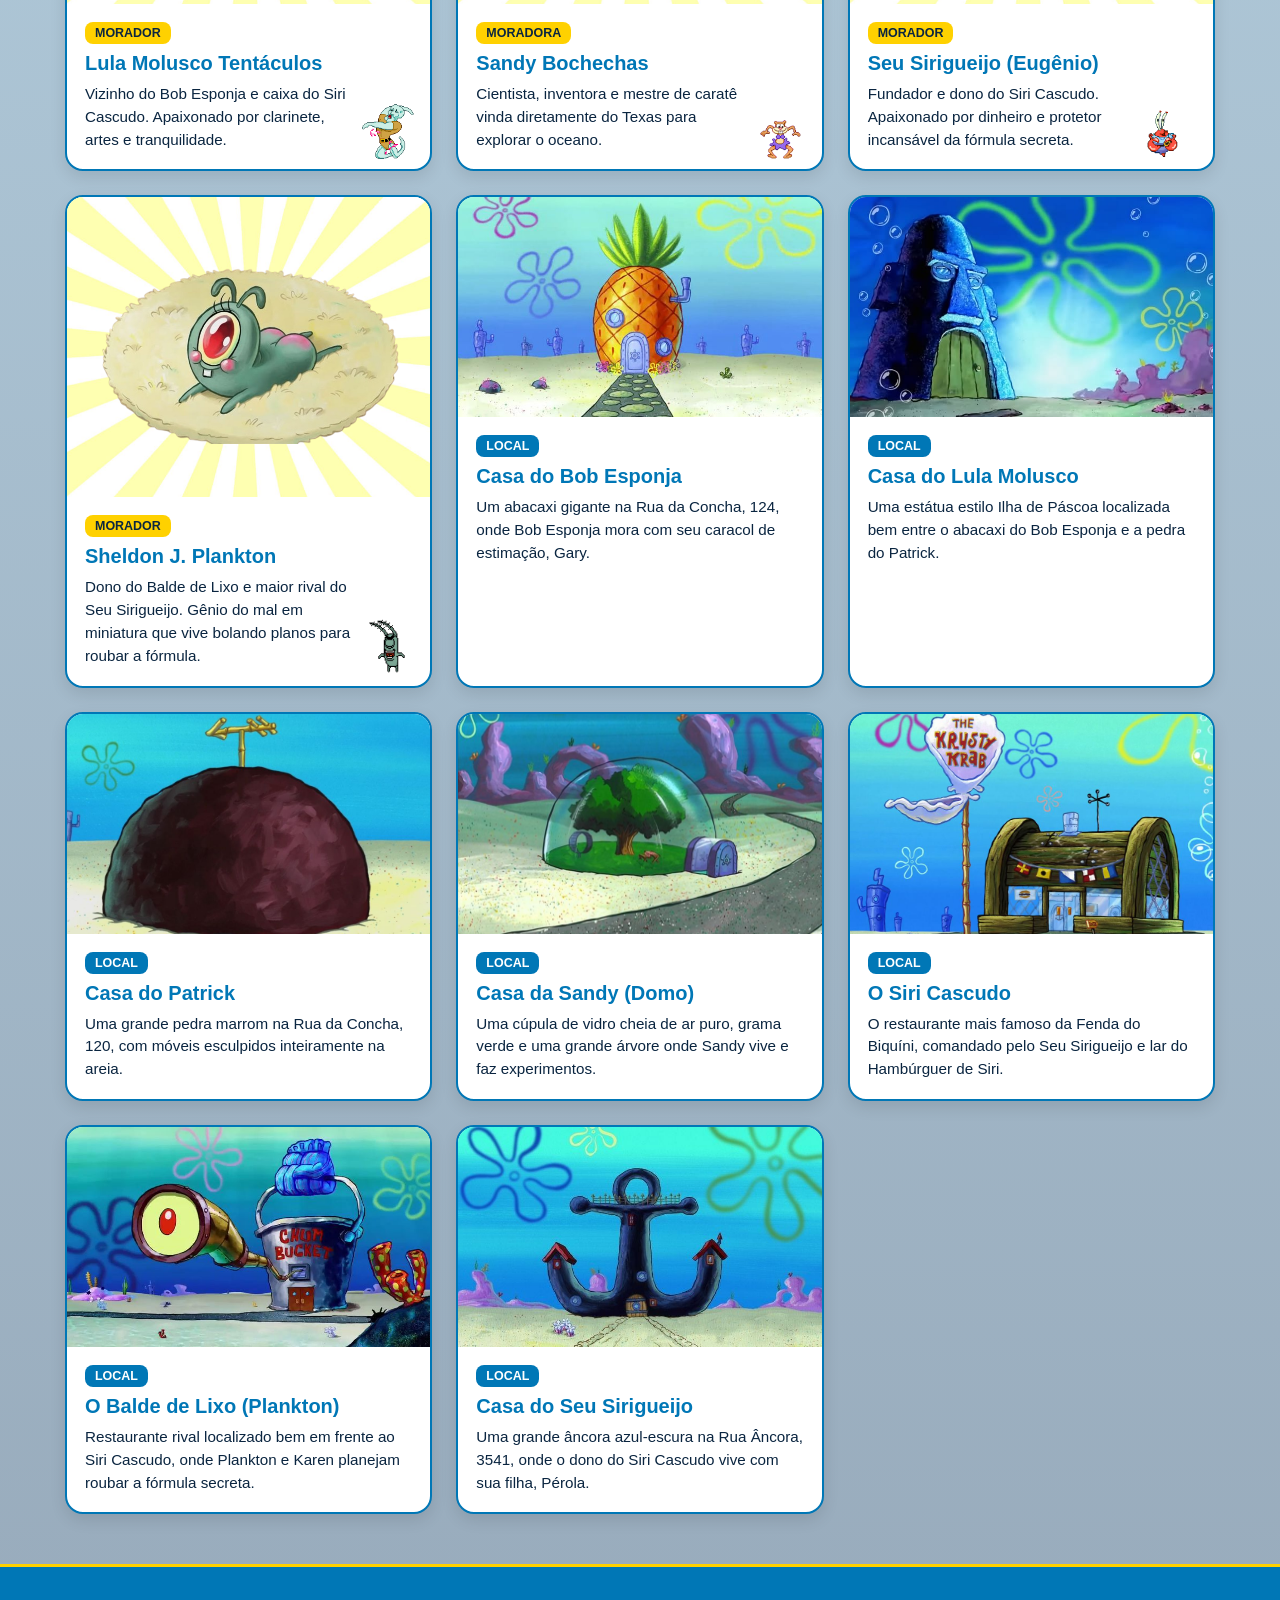
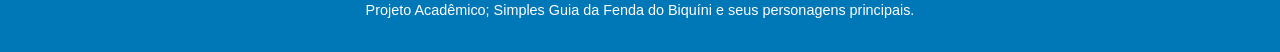
==== commit 8b3da2e2: "Update index.html" ====
--- a/index.html
+++ b/index.html
@@ -8,10 +8,7 @@
 </head>
 <body>
 <!-- Áudio de fundo e Botão de Música -->
-<audio id="bg-music" loop preload="auto">
-  <source src="img/MUSICA.mp3" type="audio/mpeg">
-  <source src="img/MUSICA.MP3" type="audio/mpeg">
-</audio>
+<audio id="bg-music" src="img/MUSICA.mp3" loop preload="auto"></audio>
 
 <button id="btn-music" class="btn-music-toggle" aria-label="Tocar ou pausar música de fundo" title="Música da Fenda do Biquíni">
   🔇
